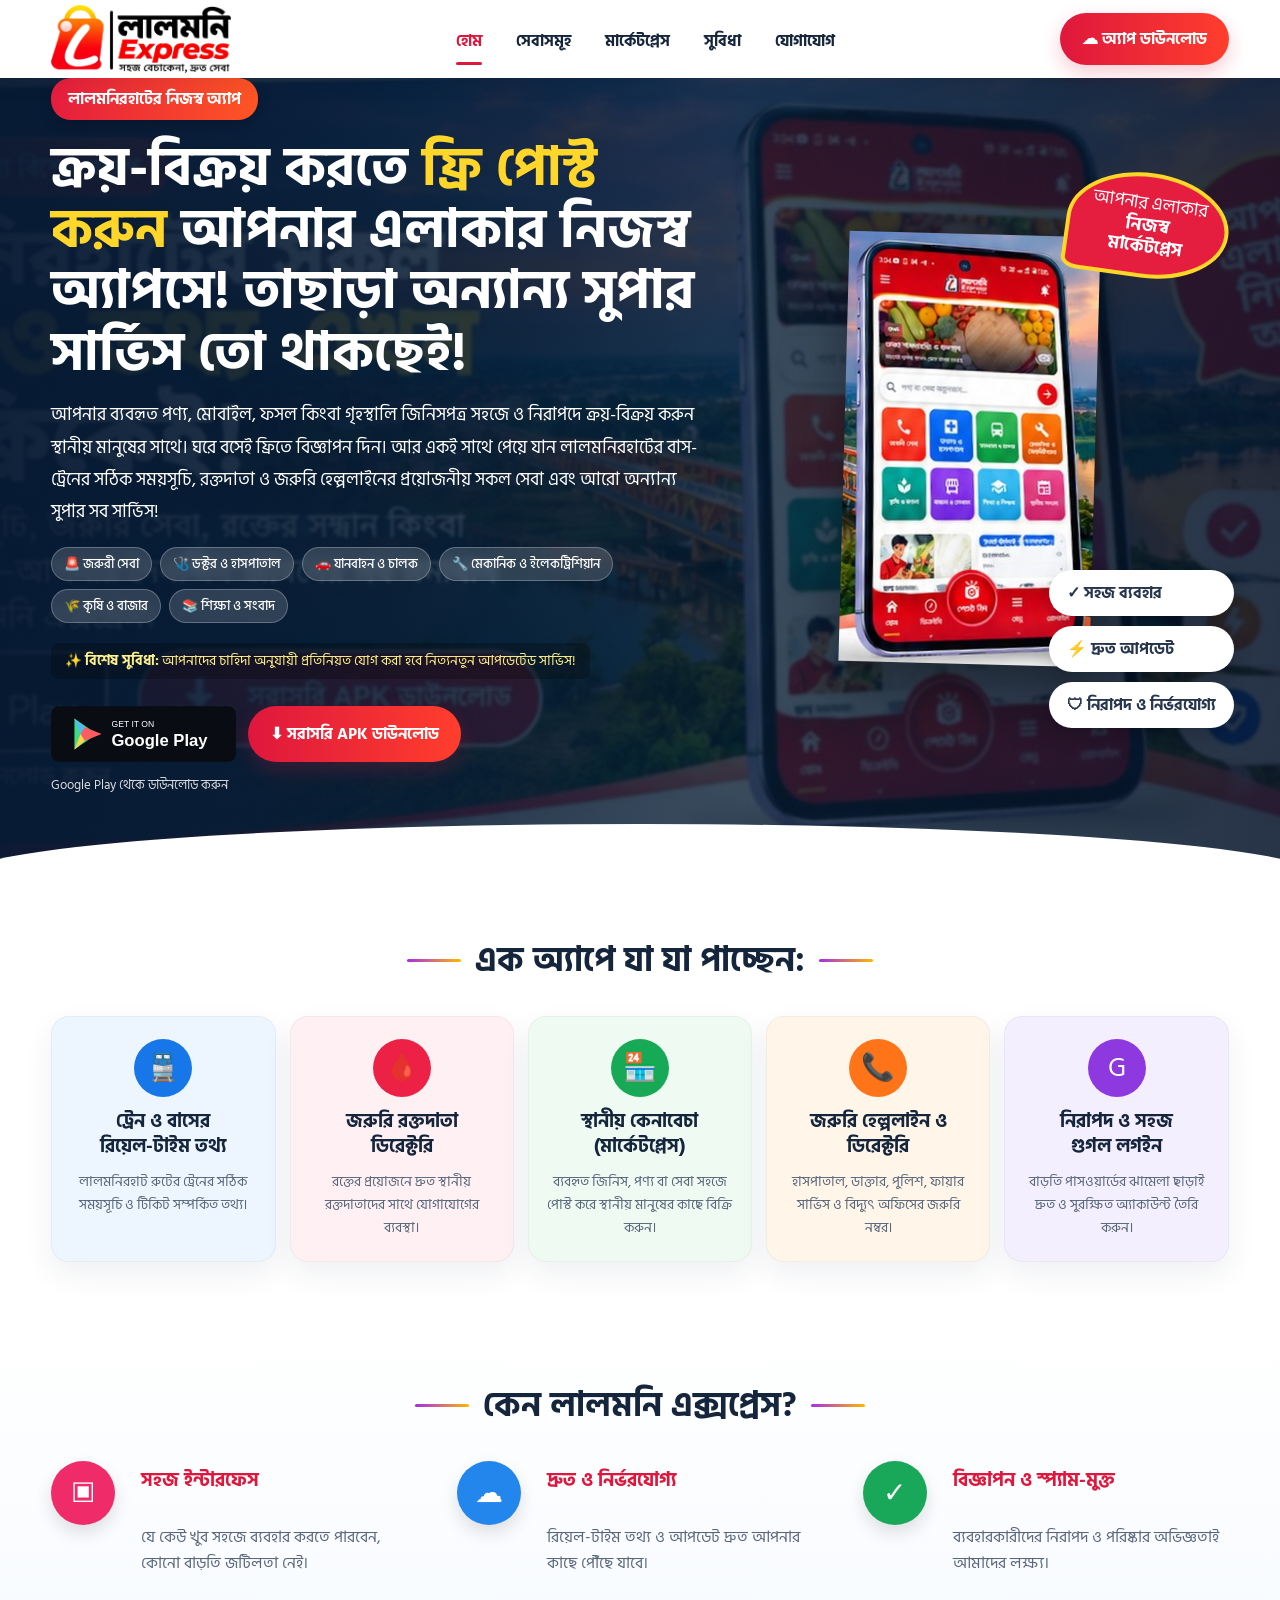
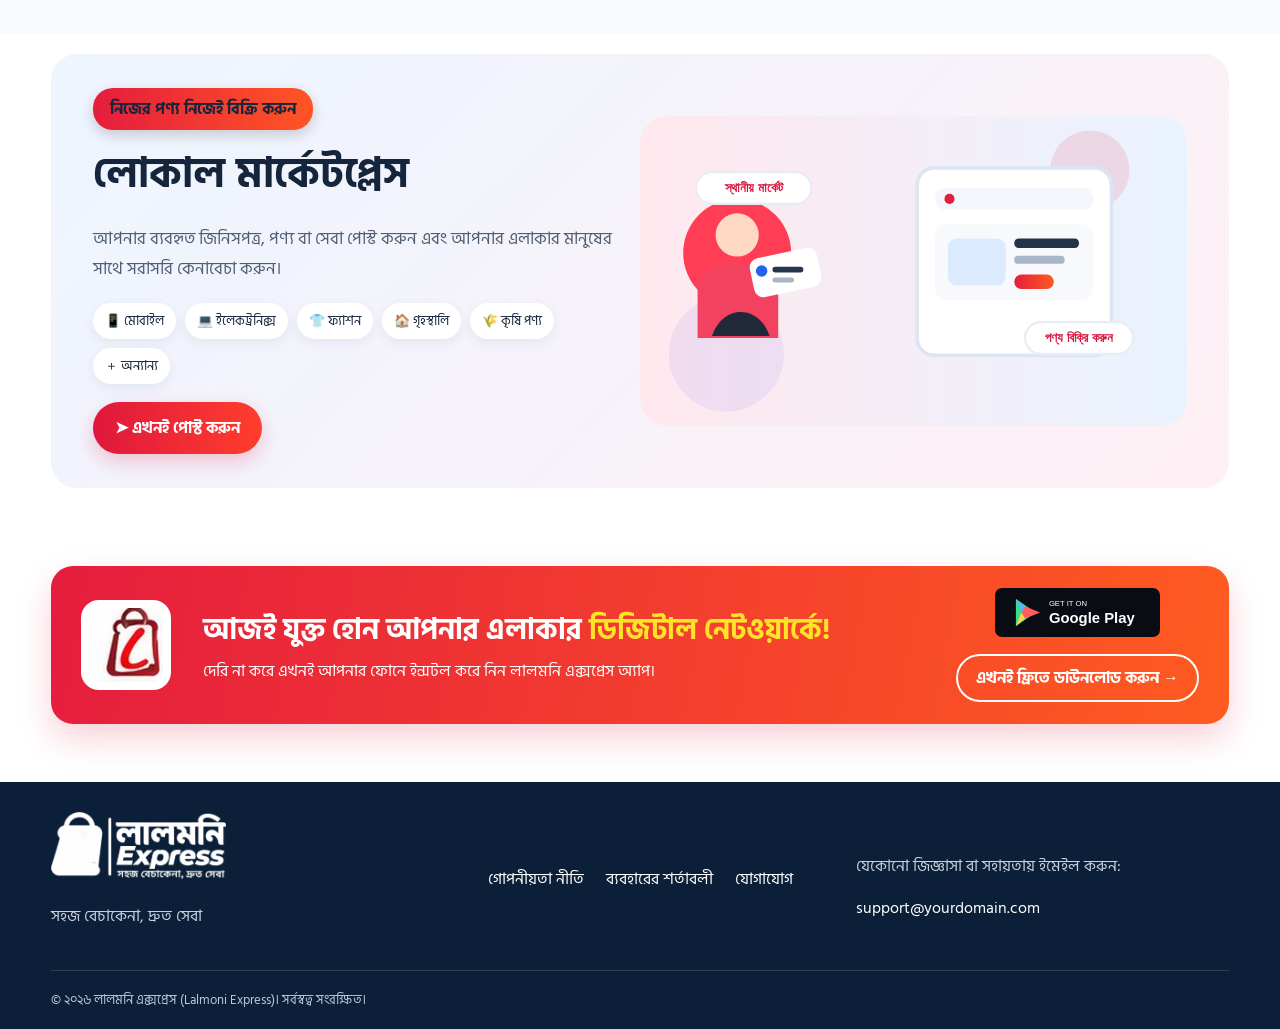
==== index.html @ 1151080d "Update index.html" ====
<!doctype html>
<html lang="bn">
<head>
  <meta charset="utf-8">
  <meta name="viewport" content="width=device-width, initial-scale=1">
  <meta name="description" content="লালমনি এক্সপ্রেস — ক্রয়-বিক্রয় করতে ফ্রি পোস্ট করুন আপনার এলাকার নিজস্ব অ্যাপসে!">
  <meta name="theme-color" content="#d7193f">
  <title>লালমনি এক্সপ্রেস | আপনার এলাকার নিজস্ব অ্যাপ</title>
  <link rel="icon" href="assets/images/favicon.png">
  
  <!-- Google Fonts: Hind Siliguri -->
  <link rel="preconnect" href="https://fonts.googleapis.com">
  <link rel="preconnect" href="https://fonts.gstatic.com" crossorigin>
  <link href="https://fonts.googleapis.com/css2?family=Hind+Siliguri:wght@400;500;600;700&display=swap" rel="stylesheet">
  
  <link rel="stylesheet" href="assets/css/style.css">

  <style>
    /* মোবাইলে মার্জিন, প্যাডিং ও ব্যাজ ডিজাইন ফিক্স */
    body {
      font-family: 'Hind Siliguri', sans-serif;
    }
    .hero {
      padding-bottom: 55px !important;
    }
    .download-row {
      margin-top: 15px !important;
      margin-bottom: 10px !important;
      display: flex;
      flex-wrap: wrap;
      gap: 12px;
    }
    .hero-copy small {
      display: block !important;
      margin-top: 14px !important;
      margin-bottom: 24px !important;
      color: rgba(255, 255, 255, 0.85) !important;
      font-size: 13px !important;
      line-height: 1.5 !important;
      clear: both !important;
    }
    .service-tags {
      display: flex;
      flex-wrap: wrap;
      gap: 8px;
      margin: 16px 0 12px 0;
    }
    .service-tag {
      background: rgba(255, 255, 255, 0.16);
      backdrop-filter: blur(4px);
      border: 1px solid rgba(255, 255, 255, 0.25);
      color: #ffffff;
      padding: 5px 12px;
      border-radius: 20px;
      font-size: 13px;
      font-weight: 500;
      display: inline-flex;
      align-items: center;
      gap: 5px;
    }
    .special-note {
      font-size: 13.5px;
      color: #fef08a;
      background: rgba(0, 0, 0, 0.25);
      padding: 8px 14px;
      border-radius: 8px;
      margin-top: 8px;
      margin-bottom: 12px;
      display: inline-block;
      line-height: 1.5;
    }
    @media (max-width: 768px) {
      .hero {
        padding-bottom: 65px !important;
      }
      .hero-copy small {
        margin-top: 16px !important;
        margin-bottom: 28px !important;
      }
      .service-tag {
        font-size: 12px;
        padding: 4px 10px;
      }
    }
  </style>
</head>
<body>
<header class="site-header">
  <div class="container nav">
    <a class="brand" href="#home" aria-label="লালমনি এক্সপ্রেস হোম">
      <img src="assets/images/logo.png" alt="লালমনি এক্সপ্রেস">
    </a>
    <button class="menu-toggle" aria-label="মেনু খুলুন" aria-expanded="false">☰</button>
    <nav class="nav-links">
      <a class="active" href="#home">হোম</a>
      <a href="#features">সেবাসমূহ</a>
      <a href="#marketplace">মার্কেটপ্লেস</a>
      <a href="#benefits">সুবিধা</a>
      <a href="#contact">যোগাযোগ</a>
    </nav>
    <a class="nav-cta" href="#download">☁ অ্যাপ ডাউনলোড</a>
  </div>
</header>

<main>
<section id="home" class="hero">
  <div class="hero-overlay"></div>
  <div class="container hero-grid">
    <div class="hero-copy">
      <span class="eyebrow">লালমনিরহাটের নিজস্ব অ্যাপ</span>
      
      <!-- আপনার দেওয়া মূল হেডলাইন -->
      <h1>ক্রয়-বিক্রয় করতে <span>ফ্রি পোস্ট করুন</span> আপনার এলাকার নিজস্ব অ্যাপসে! তাছাড়া অন্যান্য সুপার সার্ভিস তো থাকছেই!</h1>
      
      <!-- আপনার দেওয়া সাব-হেডলাইন -->
      <p>আপনার ব্যবহৃত পণ্য, মোবাইল, ফসল কিংবা গৃহস্থালি জিনিসপত্র সহজে ও নিরাপদে ক্রয়-বিক্রয় করুন স্থানীয় মানুষের সাথে। ঘরে বসেই ফ্রিতে বিজ্ঞাপন দিন। আর একই সাথে পেয়ে যান লালমনিরহাটের বাস-ট্রেনের সঠিক সময়সূচি, রক্তদাতা ও জরুরি হেল্পলাইনের প্রয়োজনীয় সকল সেবা এবং আরো অন্যান্য সুপার সব সার্ভিস!</p>
      
      <!-- সেবা সমূহের ব্যাজ/চিপস -->
      <div class="service-tags">
        <span class="service-tag">🚨 জরুরী সেবা</span>
        <span class="service-tag">🩺 ডক্টর ও হাসপাতাল</span>
        <span class="service-tag">🚗 যানবাহন ও চালক</span>
        <span class="service-tag">🔧 মেকানিক ও ইলেকট্রিশিয়ান</span>
        <span class="service-tag">🌾 কৃষি ও বাজার</span>
        <span class="service-tag">📚 শিক্ষা ও সংবাদ</span>
      </div>

      <!-- আপডেটেড সার্ভিসের বিশেষ সুবিধা -->
      <div class="special-note">
        ✨ <b>বিশেষ সুবিধা:</b> আপনাদের চাহিদা অনুযায়ী প্রতিনিয়ত যোগ করা হবে নিত্যনতুন আপডেটেড সার্ভিস!
      </div>
      
      <!-- ডাউনলোড বাটন সমূহ -->
      <div class="download-row">
        <a class="play-btn" href="#download"><img src="assets/images/google-play.svg" alt="Google Play থেকে ডাউনলোড"></a>
        <a class="apk-btn" href="#download">⬇ সরাসরি APK ডাউনলোড</a>
      </div>
      
      <!-- প্লে স্টোর নির্দেশিকা লেখা -->
      <small>Google Play থেকে ডাউনলোড করুন</small>
    </div>

    <div class="hero-product">
      <div class="speech">আপনার এলাকার<br><b>নিজস্ব<br>মার্কেটপ্লেস</b></div>
      <img class="phone" src="assets/images/app-screen.png" alt="লালমনি এক্সপ্রেস অ্যাপের স্ক্রিন">
      <div class="trust-pills">
        <span>✓ সহজ ব্যবহার</span>
        <span>⚡ দ্রুত আপডেট</span>
        <span>🛡 নিরাপদ ও নির্ভরযোগ্য</span>
      </div>
    </div>
  </div>
</section>

<section id="features" class="section">
  <div class="container">
    <div class="section-title"><span></span><h2>এক অ্যাপে যা যা পাচ্ছেন:</h2><span></span></div>
    <div class="feature-grid">
      <article class="feature-card blue"><div class="icon">🚆</div><h3>ট্রেন ও বাসের<br>রিয়েল-টাইম তথ্য</h3><p>লালমনিরহাট রুটের ট্রেনের সঠিক সময়সূচি ও টিকিট সম্পর্কিত তথ্য।</p></article>
      <article class="feature-card pink"><div class="icon">🩸</div><h3>জরুরি রক্তদাতা<br>ডিরেক্টরি</h3><p>রক্তের প্রয়োজনে দ্রুত স্থানীয় রক্তদাতাদের সাথে যোগাযোগের ব্যবস্থা।</p></article>
      <article class="feature-card green"><div class="icon">🏪</div><h3>স্থানীয় কেনাবেচা<br>(মার্কেটপ্লেস)</h3><p>ব্যবহৃত জিনিস, পণ্য বা সেবা সহজে পোস্ট করে স্থানীয় মানুষের কাছে বিক্রি করুন।</p></article>
      <article class="feature-card orange"><div class="icon">📞</div><h3>জরুরি হেল্পলাইন ও<br>ডিরেক্টরি</h3><p>হাসপাতাল, ডাক্তার, পুলিশ, ফায়ার সার্ভিস ও বিদ্যুৎ অফিসের জরুরি নম্বর।</p></article>
      <article class="feature-card purple"><div class="icon">G</div><h3>নিরাপদ ও সহজ<br>গুগল লগইন</h3><p>বাড়তি পাসওয়ার্ডের ঝামেলা ছাড়াই দ্রুত ও সুরক্ষিত অ্যাকাউন্ট তৈরি করুন।</p></article>
    </div>
  </div>
</section>

<section id="benefits" class="benefits section">
  <div class="container">
    <div class="section-title"><span></span><h2>কেন লালমনি এক্সপ্রেস?</h2><span></span></div>
    <div class="benefit-grid">
      <div><div class="round pink">▣</div><h3>সহজ ইন্টারফেস</h3><p>যে কেউ খুব সহজে ব্যবহার করতে পারবেন, কোনো বাড়তি জটিলতা নেই।</p></div>
      <div><div class="round blue">☁</div><h3>দ্রুত ও নির্ভরযোগ্য</h3><p>রিয়েল-টাইম তথ্য ও আপডেট দ্রুত আপনার কাছে পৌঁছে যাবে।</p></div>
      <div><div class="round green">✓</div><h3>বিজ্ঞাপন ও স্প্যাম-মুক্ত</h3><p>ব্যবহারকারীদের নিরাপদ ও পরিষ্কার অভিজ্ঞতাই আমাদের লক্ষ্য।</p></div>
    </div>
  </div>
</section>

<section id="marketplace" class="market section">
  <div class="container market-box">
    <div class="market-copy">
      <span class="tag">নিজের পণ্য নিজেই বিক্রি করুন</span>
      <h2>লোকাল মার্কেটপ্লেস</h2>
      <p>আপনার ব্যবহৃত জিনিসপত্র, পণ্য বা সেবা পোস্ট করুন এবং আপনার এলাকার মানুষের সাথে সরাসরি কেনাবেচা করুন।</p>
      <div class="chips"><span>📱 মোবাইল</span><span>💻 ইলেকট্রনিক্স</span><span>👕 ফ্যাশন</span><span>🏠 গৃহস্থালি</span><span>🌾 কৃষি পণ্য</span><span>＋ অন্যান্য</span></div>
      <a class="market-btn" href="#download">➤ এখনই পোস্ট করুন</a>
    </div>
    <img src="assets/images/marketplace.svg" alt="স্থানীয় মার্কেটপ্লেসে পণ্য কেনাবেচা">
  </div>
</section>

<section id="download" class="download section">
  <div class="container download-box">
    <img src="assets/images/favicon.png" alt="Lalmoni Express">
    <div><h2>আজই যুক্ত হোন আপনার এলাকার <span>ডিজিটাল নেটওয়ার্কে!</span></h2><p>দেরি না করে এখনই আপনার ফোনে ইন্সটল করে নিন লালমনি এক্সপ্রেস অ্যাপ।</p></div>
    <div class="download-actions"><a href="#"><img src="assets/images/google-play.svg" alt="Google Play"></a><a class="download-link" href="#">এখনই ফ্রিতে ডাউনলোড করুন →</a></div>
  </div>
</section>
</main>

<footer id="contact" class="footer">
  <div class="container footer-grid">
    <div><img src="assets/images/logo.png" class="footer-logo" alt="লালমনি এক্সপ্রেস"><p>সহজ বেচাকেনা, দ্রুত সেবা</p></div>
    <div class="footer-links"><a href="privacy-policy.html">গোপনীয়তা নীতি</a><a href="#">ব্যবহারের শর্তাবলী</a><a href="#contact">যোগাযোগ</a></div>
    <div><p>যেকোনো জিজ্ঞাসা বা সহায়তায় ইমেইল করুন:</p><a href="mailto:support@yourdomain.com">support@yourdomain.com</a></div>
  </div>
  <div class="container copyright">© ২০২৬ লালমনি এক্সপ্রেস (Lalmoni Express)। সর্বস্বত্ব সংরক্ষিত।</div>
</footer>
<script src="assets/js/script.js"></script>
</body>
</html>
---- assets/css/style.css ----
@import url('https://fonts.googleapis.com/css2?family=Noto+Sans+Bengali:wght@400;500;600;700;800;900&display=swap');
:root{--red:#df173d;--orange:#ff6a21;--navy:#10243e;--text:#15253c;--muted:#667085;--bg:#fff;--soft:#f5f8fc}
*{box-sizing:border-box}html{scroll-behavior:smooth}body{margin:0;font-family:"Noto Sans Bengali",system-ui,sans-serif;color:var(--text);background:#fff}a{text-decoration:none;color:inherit}.container{width:min(1180px,92%);margin:auto}
.site-header{position:sticky;top:0;z-index:50;background:rgba(255,255,255,.96);backdrop-filter:blur(12px);box-shadow:0 4px 22px rgba(15,23,42,.08)}.nav{height:78px;display:flex;align-items:center;gap:28px}.brand img{width:180px;height:auto;display:block}.nav-links{display:flex;gap:34px;margin:auto;font-weight:700}.nav-links a{padding:28px 0;position:relative}.nav-links a.active,.nav-links a:hover{color:var(--red)}.nav-links a.active:after{content:"";position:absolute;left:0;right:0;bottom:17px;height:3px;border-radius:3px;background:var(--red)}.nav-cta,.apk-btn,.market-btn{background:linear-gradient(90deg,var(--red),#ff3e2d);color:#fff;font-weight:800;border-radius:30px;padding:13px 22px;box-shadow:0 8px 20px rgba(223,23,61,.22)}.menu-toggle{display:none;background:none;border:0;font-size:28px}
.hero{position:relative;min-height:510px;color:#fff;overflow:hidden;background:#10243e url("../images/hero-bg.jpg") center/cover}.hero-overlay{position:absolute;inset:0;background:linear-gradient(90deg,rgba(7,27,53,.92),rgba(8,40,72,.56) 58%,rgba(8,25,52,.72))}.hero:after{content:"";position:absolute;bottom:-1px;left:-3%;width:106%;height:52px;background:#fff;border-radius:50% 50% 0 0/100% 100% 0 0}.hero-grid{position:relative;z-index:2;min-height:510px;display:grid;grid-template-columns:1.12fr .88fr;align-items:center}.eyebrow,.tag{display:inline-block;background:linear-gradient(90deg,#e51d3e,#ff5524);padding:8px 17px;border-radius:20px;font-weight:800;box-shadow:0 5px 14px rgba(0,0,0,.18)}h1{font-size:54px;line-height:1.14;margin:18px 0 15px;max-width:700px;font-weight:900}h1 span{color:#ffd629}.hero-copy p{font-size:18px;line-height:1.8;max-width:690px;margin:0 0 18px}.download-row{display:flex;gap:14px;align-items:center;flex-wrap:wrap}.play-btn img{width:185px;height:56px;display:block}.apk-btn{display:inline-flex;align-items:center;min-height:56px}.hero-copy small{display:block;margin-top:6px;color:#e6edf5}.hero-product{height:100%;position:relative;display:flex;justify-content:center;align-items:center}.phone{height:430px;max-width:255px;object-fit:contain;filter:drop-shadow(0 25px 25px rgba(0,0,0,.35));transform:rotate(1.5deg)}.speech{position:absolute;top:95px;right:0;background:#e51d3e;border:4px solid #ffd629;color:#fff;border-radius:50% 50% 50% 10%;padding:16px 20px;text-align:center;font-size:18px;line-height:1.2;transform:rotate(8deg);z-index:3}.trust-pills{position:absolute;right:-5px;bottom:92px;display:grid;gap:10px}.trust-pills span{background:#fff;color:#27364d;border-radius:25px;padding:10px 18px;box-shadow:0 8px 20px rgba(0,0,0,.18);font-weight:700}
.section{padding:58px 0}.section-title{display:flex;align-items:center;justify-content:center;gap:14px;margin-bottom:28px}.section-title span{width:54px;height:3px;border-radius:4px;background:linear-gradient(90deg,#a82ce8,#ffb800)}h2{font-size:34px;margin:0;font-weight:900}.feature-grid{display:grid;grid-template-columns:repeat(5,1fr);gap:14px}.feature-card{padding:22px 16px;border-radius:18px;text-align:center;border:1px solid rgba(0,0,0,.04);box-shadow:0 12px 30px rgba(25,45,75,.07)}.feature-card.blue{background:#edf6ff}.feature-card.pink{background:#fff0f3}.feature-card.green{background:#effbf2}.feature-card.orange{background:#fff5e9}.feature-card.purple{background:#f4efff}.icon{width:58px;height:58px;margin:0 auto 12px;border-radius:50%;display:grid;place-items:center;color:#fff;font-size:27px;background:#1877e8}.pink .icon{background:#ed2045}.green .icon{background:#17a955}.orange .icon{background:#ff7418}.purple .icon{background:#8d39df}.feature-card h3{font-size:19px;line-height:1.35;margin:0 0 10px}.feature-card p{font-size:14px;line-height:1.65;color:#59677b;margin:0}
.benefits{background:linear-gradient(180deg,#fff,#f8fbff)}.benefit-grid{display:grid;grid-template-columns:repeat(3,1fr);gap:40px}.benefit-grid>div{display:grid;grid-template-columns:75px 1fr;column-gap:15px;align-items:start}.round{width:64px;height:64px;border-radius:50%;display:grid;place-items:center;font-size:28px;color:#fff;box-shadow:0 8px 18px rgba(0,0,0,.12)}.round.pink{background:#ef2c69}.round.blue{background:#2386ed}.round.green{background:#19a859}.benefit-grid h3{margin:4px 0 5px;color:var(--red)}.benefit-grid p{grid-column:2;margin:0;color:#59677b;line-height:1.6}
.market{padding-top:20px}.market-box{display:grid;grid-template-columns:1fr 1fr;align-items:center;background:linear-gradient(135deg,#edf5ff,#fff0f5);border-radius:26px;padding:34px 42px;overflow:hidden}.market-copy h2{font-size:42px;margin:10px 0 8px}.market-copy p{color:#4f5e73;line-height:1.75;font-size:17px}.chips{display:flex;flex-wrap:wrap;gap:9px;margin:18px 0}.chips span{background:#fff;border-radius:20px;padding:7px 12px;font-size:13px;box-shadow:0 4px 12px rgba(30,50,80,.07)}.market-btn{display:inline-block}.market-box img{width:100%;max-height:350px}
.download{padding-top:20px}.download-box{background:linear-gradient(100deg,#e51d3e,#ff5b20);border-radius:22px;color:#fff;display:grid;grid-template-columns:100px 1fr auto;align-items:center;gap:22px;padding:22px 30px;box-shadow:0 15px 35px rgba(223,23,61,.2)}.download-box>img{width:90px;height:90px;border-radius:18px;background:#fff;padding:8px}.download-box h2{font-size:29px}.download-box h2 span{color:#ffe329}.download-box p{margin:4px 0 0}.download-actions{display:flex;flex-direction:column;align-items:center;gap:9px}.download-actions img{width:165px}.download-link{border:2px solid #fff;border-radius:25px;padding:9px 18px;font-weight:800}
.footer{background:#0c1f38;color:#fff;margin-top:0;padding-top:30px}.footer-grid{display:grid;grid-template-columns:1fr 1fr 1fr;gap:30px;align-items:center}.footer-logo{width:175px;filter:brightness(0) invert(1)}.footer p{color:#c7d0dc}.footer-links{display:flex;justify-content:center;gap:22px}.footer-links a:hover{color:#ffd629}.copyright{border-top:1px solid rgba(255,255,255,.14);margin-top:25px;padding:18px 0;color:#bdc8d7;font-size:13px}

@media(max-width:900px){.nav{height:70px}.nav-links{display:none;position:absolute;top:70px;left:0;right:0;background:#fff;flex-direction:column;gap:0;padding:10px 5%;box-shadow:0 10px 25px rgba(0,0,0,.1)}.nav-links.open{display:flex}.nav-links a{padding:13px 0}.nav-links a.active:after{bottom:5px}.menu-toggle{display:block;margin-left:auto}.nav-cta{display:none}.brand img{width:150px}.hero-grid{grid-template-columns:1fr;min-height:auto;padding:48px 0 90px}.hero-copy{text-align:center}.hero-copy p{margin-left:auto;margin-right:auto}.hero-product{min-height:430px}.speech{right:8%;top:35px}.trust-pills{right:2%;bottom:40px}.feature-grid{grid-template-columns:repeat(2,1fr)}.feature-card:last-child{grid-column:1/-1}.benefit-grid{grid-template-columns:1fr}.market-box{grid-template-columns:1fr;padding:28px}.market-box img{margin-top:20px}.download-box{grid-template-columns:75px 1fr}.download-actions{grid-column:1/-1;flex-direction:row;justify-content:center}.footer-grid{grid-template-columns:1fr;text-align:center}.footer-links{flex-wrap:wrap}}
@media(max-width:560px){h1{font-size:35px}.hero-copy p{font-size:15px}.section{padding:42px 0}.section-title h2{font-size:25px}.section-title span{width:25px}.feature-grid{grid-template-columns:1fr}.feature-card:last-child{grid-column:auto}.feature-card{padding:20px}.phone{height:360px}.speech{font-size:14px;padding:12px 15px;top:20px}.trust-pills{bottom:10px;right:0}.trust-pills span{font-size:12px;padding:8px 12px}.market-copy h2{font-size:32px}.download-box{grid-template-columns:1fr;text-align:center}.download-box>img{margin:auto}.download-actions{grid-column:auto;flex-direction:column}.download-box h2{font-size:24px}.brand img{width:135px}}
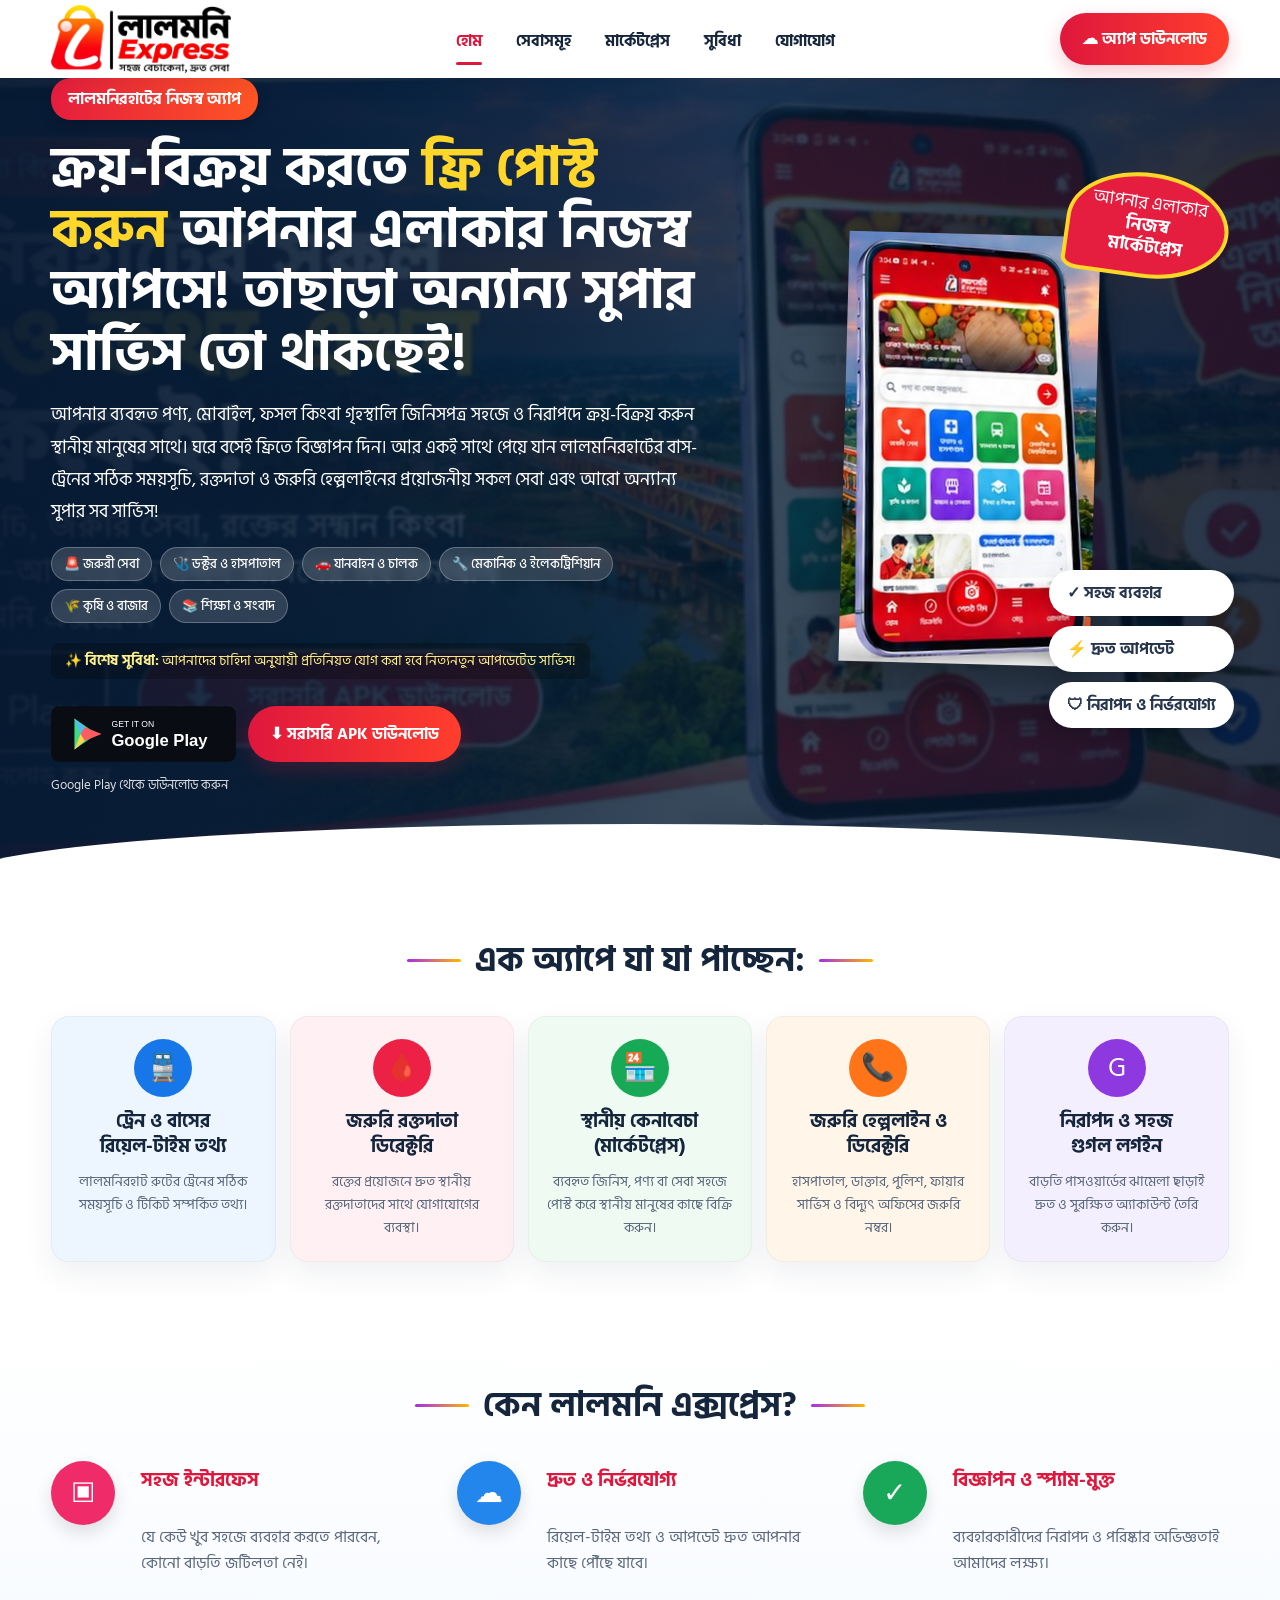
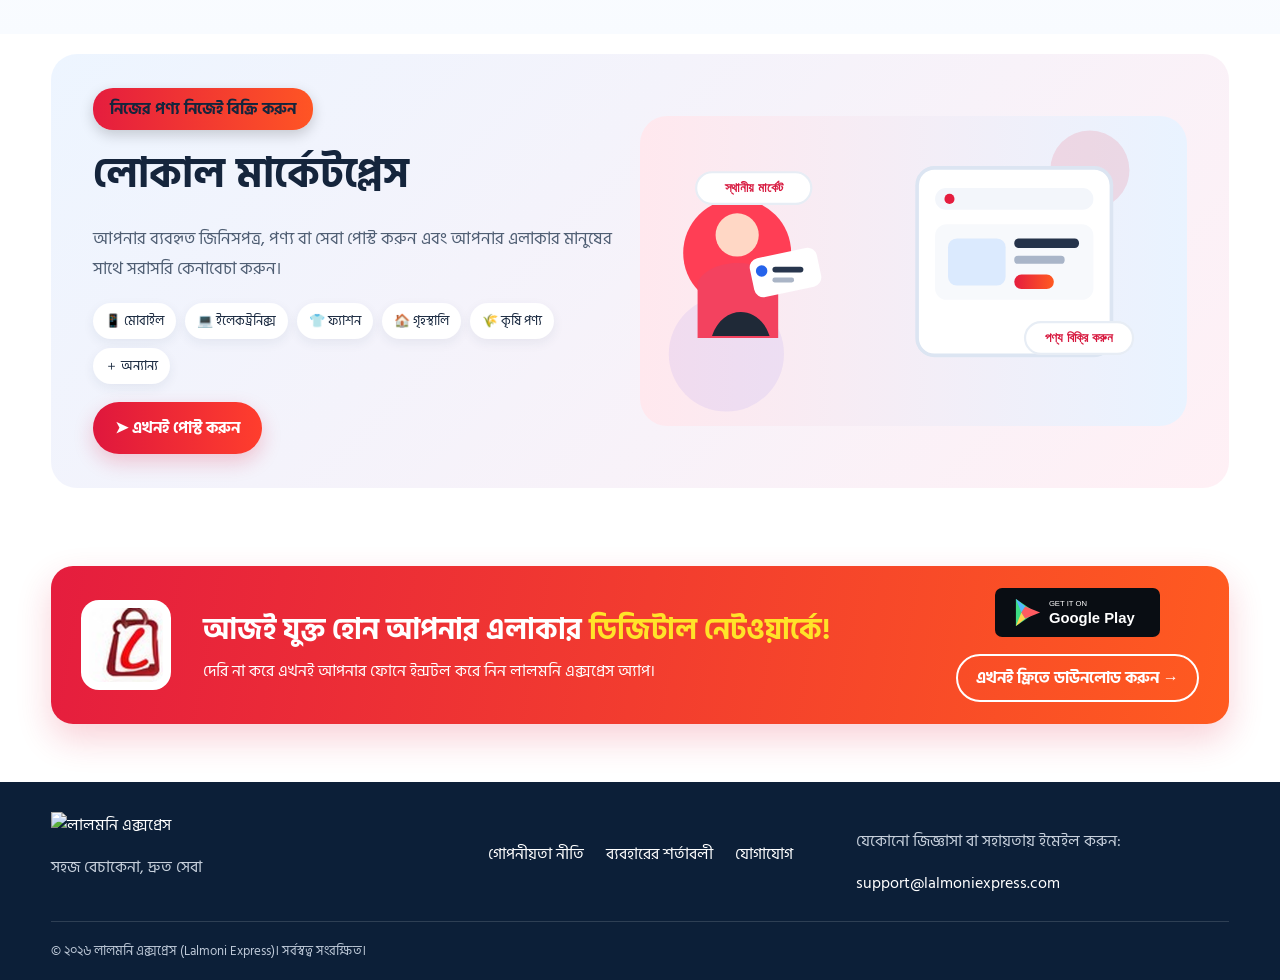
==== commit 96da9df7: "Update index.html" ====
--- a/index.html
+++ b/index.html
@@ -16,7 +16,7 @@
   <link rel="stylesheet" href="assets/css/style.css">
 
   <style>
-    /* মোবাইলে মার্জিন, প্যাডিং ও ব্যাজ ডিজাইন ফিক্স */
+    /* মোবাইলে মার্জিন, প্যাডিং, ব্যাজ ও ফুটার লোগো ফিক্স */
     body {
       font-family: 'Hind Siliguri', sans-serif;
     }
@@ -69,6 +69,17 @@
       display: inline-block;
       line-height: 1.5;
     }
+    
+    /* ফুটারে আলাদা লোগো সঠিকভাবে প্রদর্শনের স্টাইল */
+    .custom-footer-logo {
+      max-height: 52px;
+      width: auto;
+      display: block;
+      margin: 0 auto 12px auto;
+      filter: none !important; /* সিএসএস ফিল্টার থাকলে তা বাতিল করবে */
+      object-fit: contain;
+    }
+
     @media (max-width: 768px) {
       .hero {
         padding-bottom: 65px !important;
@@ -80,6 +91,9 @@
       .service-tag {
         font-size: 12px;
         padding: 4px 10px;
+      }
+      .custom-footer-logo {
+        max-height: 44px;
       }
     }
   </style>
@@ -109,10 +123,10 @@
     <div class="hero-copy">
       <span class="eyebrow">লালমনিরহাটের নিজস্ব অ্যাপ</span>
       
-      <!-- আপনার দেওয়া মূল হেডলাইন -->
+      <!-- মূল হেডলাইন -->
       <h1>ক্রয়-বিক্রয় করতে <span>ফ্রি পোস্ট করুন</span> আপনার এলাকার নিজস্ব অ্যাপসে! তাছাড়া অন্যান্য সুপার সার্ভিস তো থাকছেই!</h1>
       
-      <!-- আপনার দেওয়া সাব-হেডলাইন -->
+      <!-- সাব-হেডলাইন -->
       <p>আপনার ব্যবহৃত পণ্য, মোবাইল, ফসল কিংবা গৃহস্থালি জিনিসপত্র সহজে ও নিরাপদে ক্রয়-বিক্রয় করুন স্থানীয় মানুষের সাথে। ঘরে বসেই ফ্রিতে বিজ্ঞাপন দিন। আর একই সাথে পেয়ে যান লালমনিরহাটের বাস-ট্রেনের সঠিক সময়সূচি, রক্তদাতা ও জরুরি হেল্পলাইনের প্রয়োজনীয় সকল সেবা এবং আরো অন্যান্য সুপার সব সার্ভিস!</p>
       
       <!-- সেবা সমূহের ব্যাজ/চিপস -->
@@ -200,9 +214,20 @@
 
 <footer id="contact" class="footer">
   <div class="container footer-grid">
-    <div><img src="assets/images/logo.png" class="footer-logo" alt="লালমনি এক্সপ্রেস"><p>সহজ বেচাকেনা, দ্রুত সেবা</p></div>
-    <div class="footer-links"><a href="privacy-policy.html">গোপনীয়তা নীতি</a><a href="#">ব্যবহারের শর্তাবলী</a><a href="#contact">যোগাযোগ</a></div>
-    <div><p>যেকোনো জিজ্ঞাসা বা সহায়তায় ইমেইল করুন:</p><a href="mailto:support@yourdomain.com">support@yourdomain.com</a></div>
+    <div>
+      <!-- ফুটারে আলাদা নতুন লোগো -->
+      <img src="assets/images/footer-logo.png" class="custom-footer-logo" alt="লালমনি এক্সপ্রেস">
+      <p>সহজ বেচাকেনা, দ্রুত সেবা</p>
+    </div>
+    <div class="footer-links">
+      <a href="privacy-policy.html">গোপনীয়তা নীতি</a>
+      <a href="#">ব্যবহারের শর্তাবলী</a>
+      <a href="#contact">যোগাযোগ</a>
+    </div>
+    <div>
+      <p>যেকোনো জিজ্ঞাসা বা সহায়তায় ইমেইল করুন:</p>
+      <a href="mailto:support@lalmoniexpress.com">support@lalmoniexpress.com</a>
+    </div>
   </div>
   <div class="container copyright">© ২০২৬ লালমনি এক্সপ্রেস (Lalmoni Express)। সর্বস্বত্ব সংরক্ষিত।</div>
 </footer>
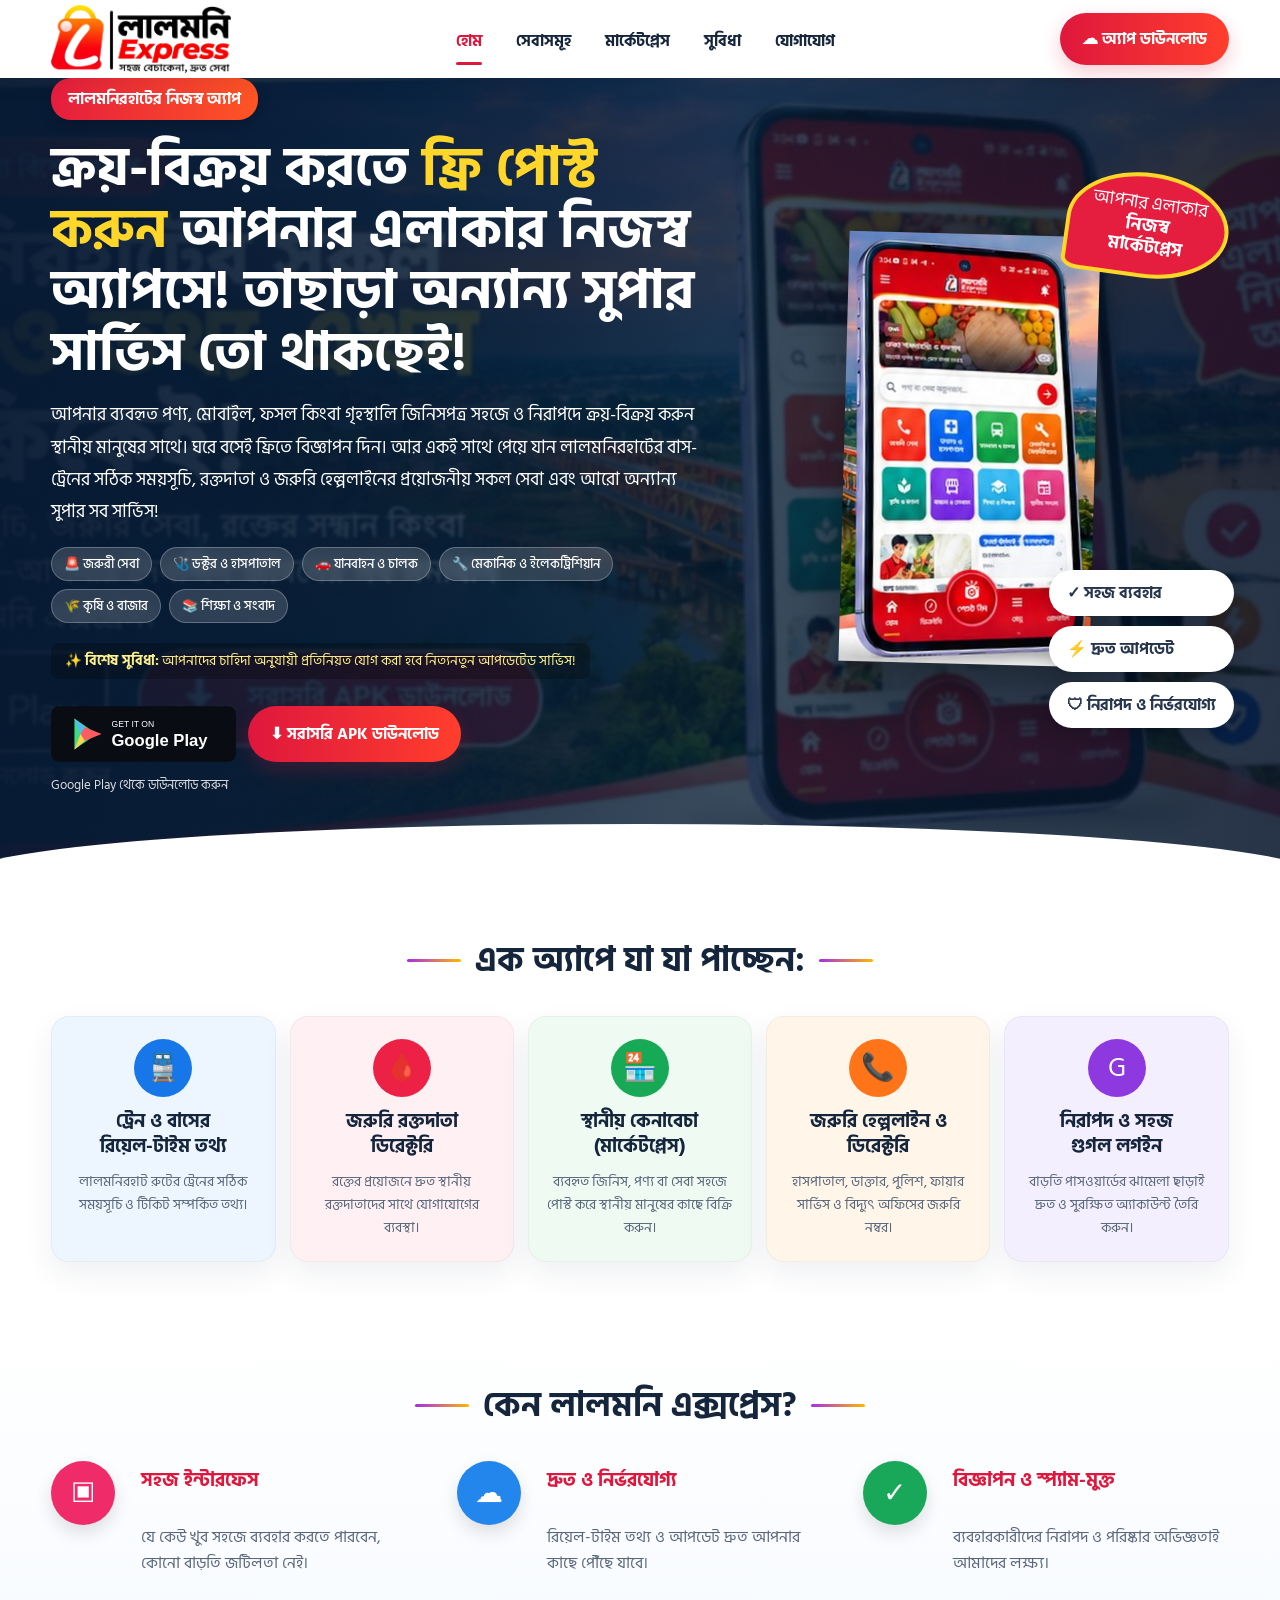
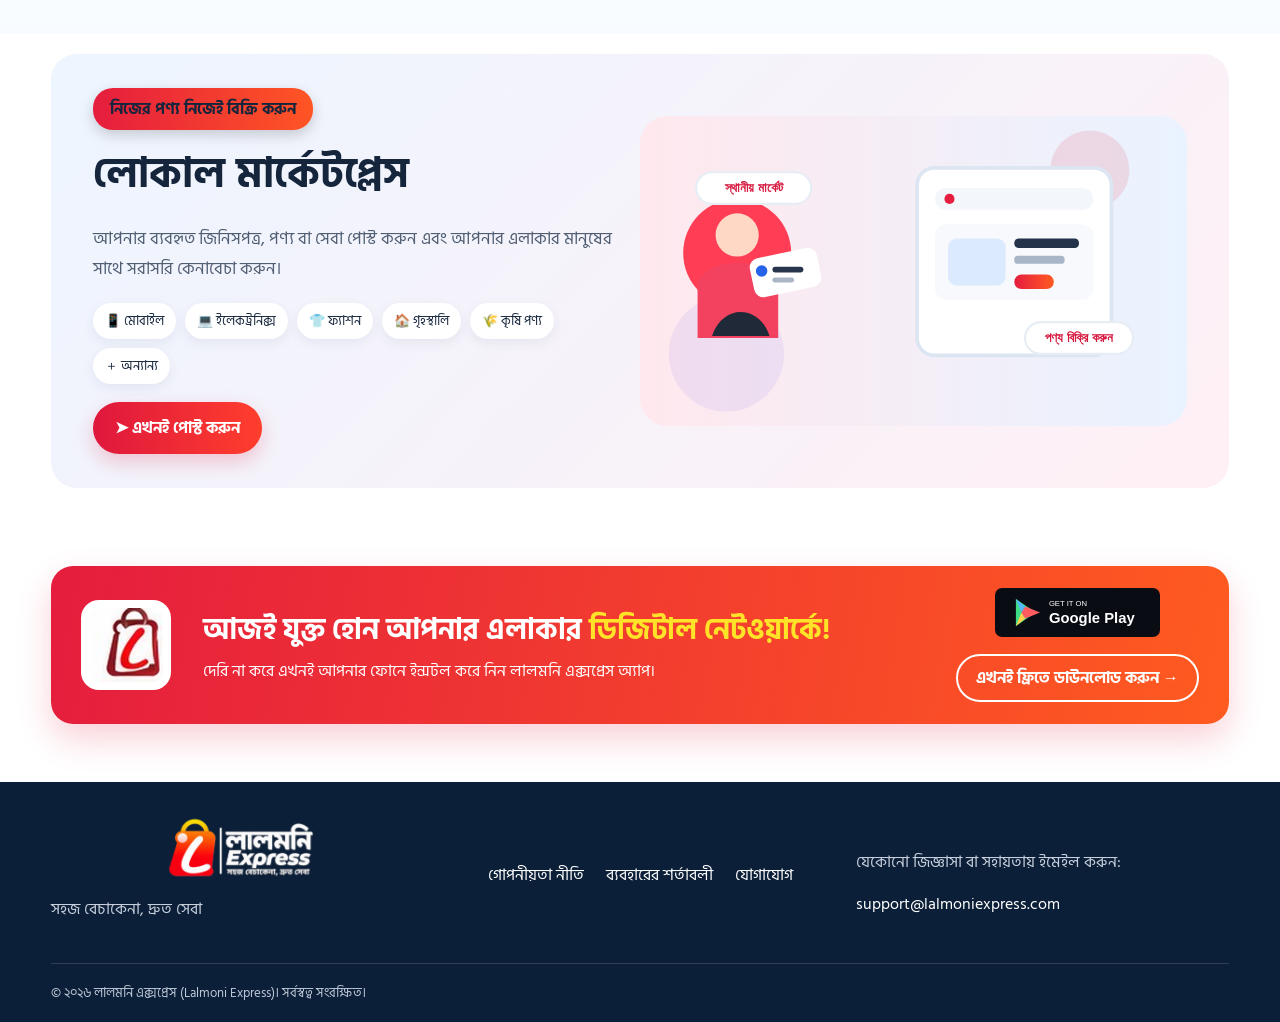
==== commit e13dd573: "Update index.html" ====
--- a/index.html
+++ b/index.html
@@ -70,13 +70,13 @@
       line-height: 1.5;
     }
     
-    /* ফুটারে আলাদা লোগো সঠিকভাবে প্রদর্শনের স্টাইল */
+    /* ফুটার লোগোর বড় ও স্পষ্ট সাইজ */
     .custom-footer-logo {
-      max-height: 52px;
+      max-height: 68px; /* বড় সাইজ */
       width: auto;
       display: block;
-      margin: 0 auto 12px auto;
-      filter: none !important; /* সিএসএস ফিল্টার থাকলে তা বাতিল করবে */
+      margin: 0 auto 14px auto;
+      filter: none !important;
       object-fit: contain;
     }
 
@@ -93,7 +93,7 @@
         padding: 4px 10px;
       }
       .custom-footer-logo {
-        max-height: 44px;
+        max-height: 56px; /* মোবাইলেও তুলনামূলক বড় ও স্পষ্ট */
       }
     }
   </style>
@@ -215,7 +215,7 @@
 <footer id="contact" class="footer">
   <div class="container footer-grid">
     <div>
-      <!-- ফুটারে আলাদা নতুন লোগো -->
+      <!-- ফুটারে বড় সাইজের নতুন লোগো -->
       <img src="assets/images/footer-logo.png" class="custom-footer-logo" alt="লালমনি এক্সপ্রেস">
       <p>সহজ বেচাকেনা, দ্রুত সেবা</p>
     </div>
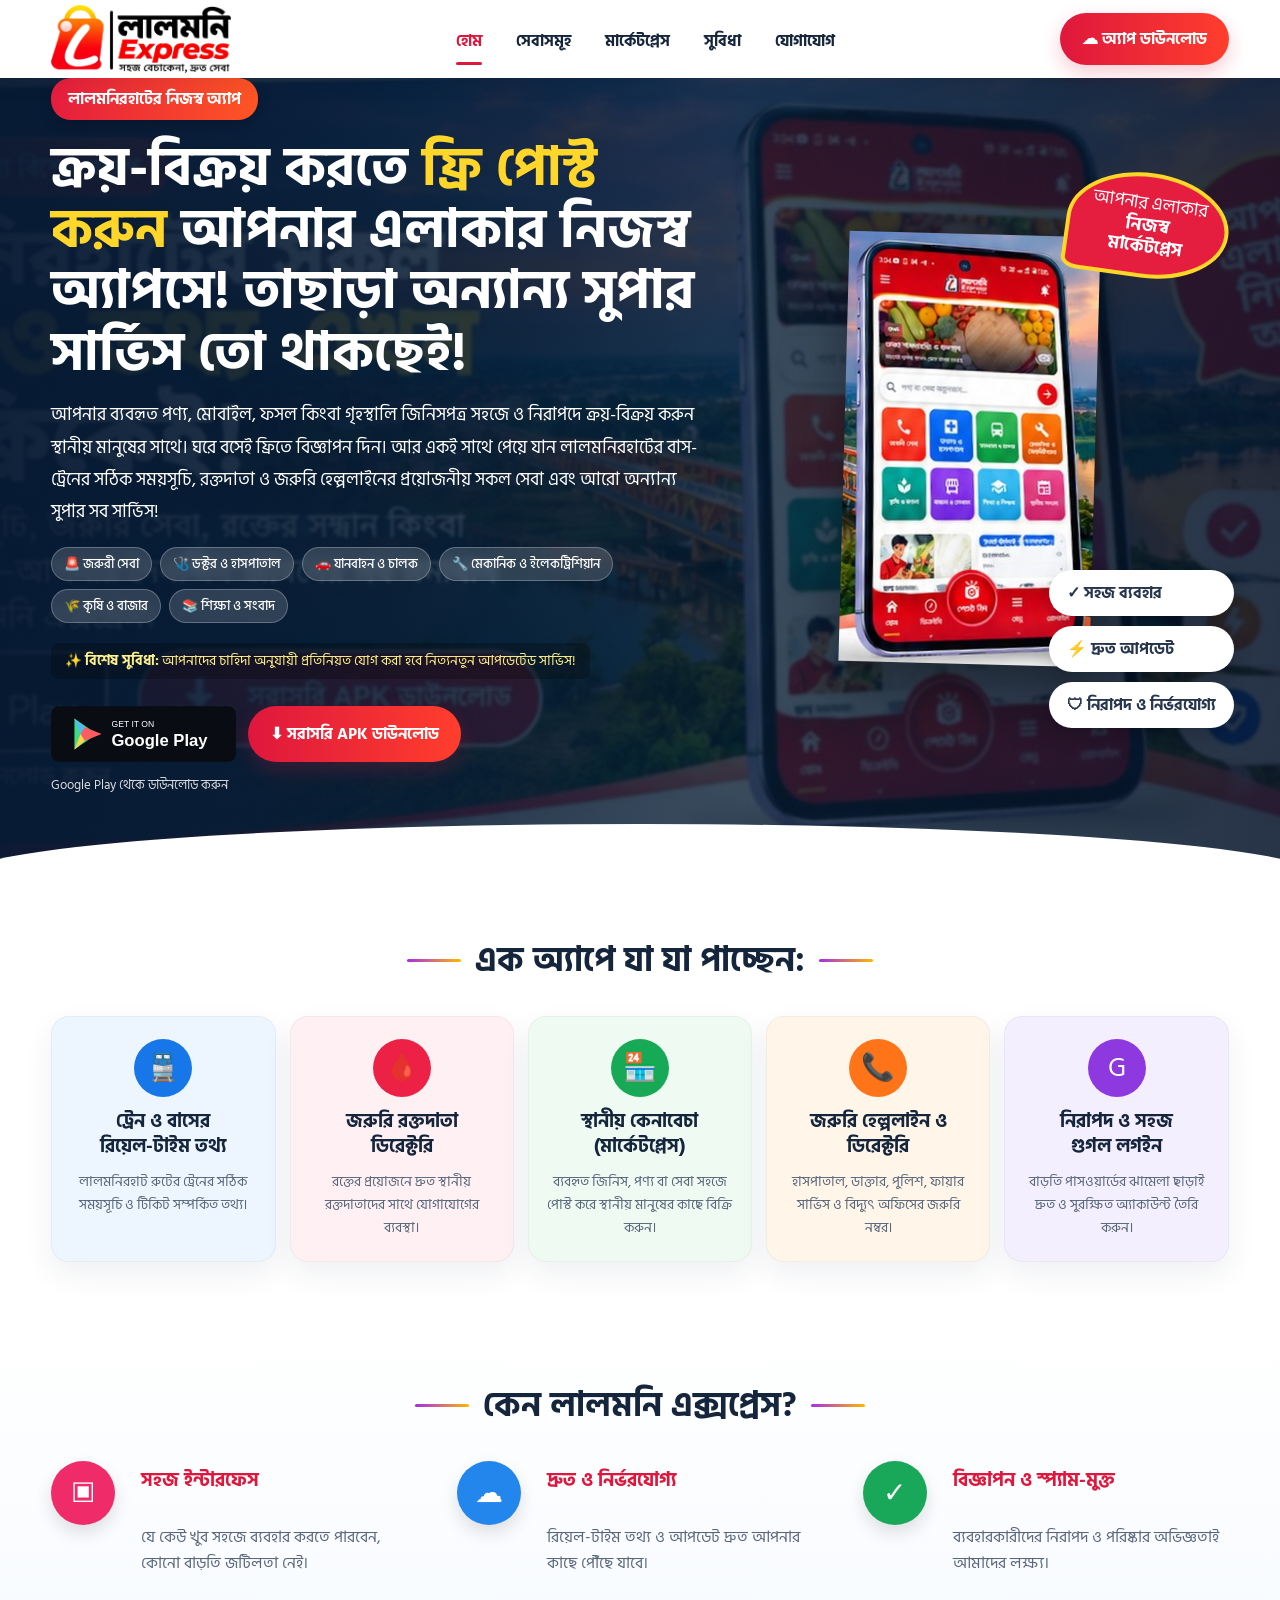
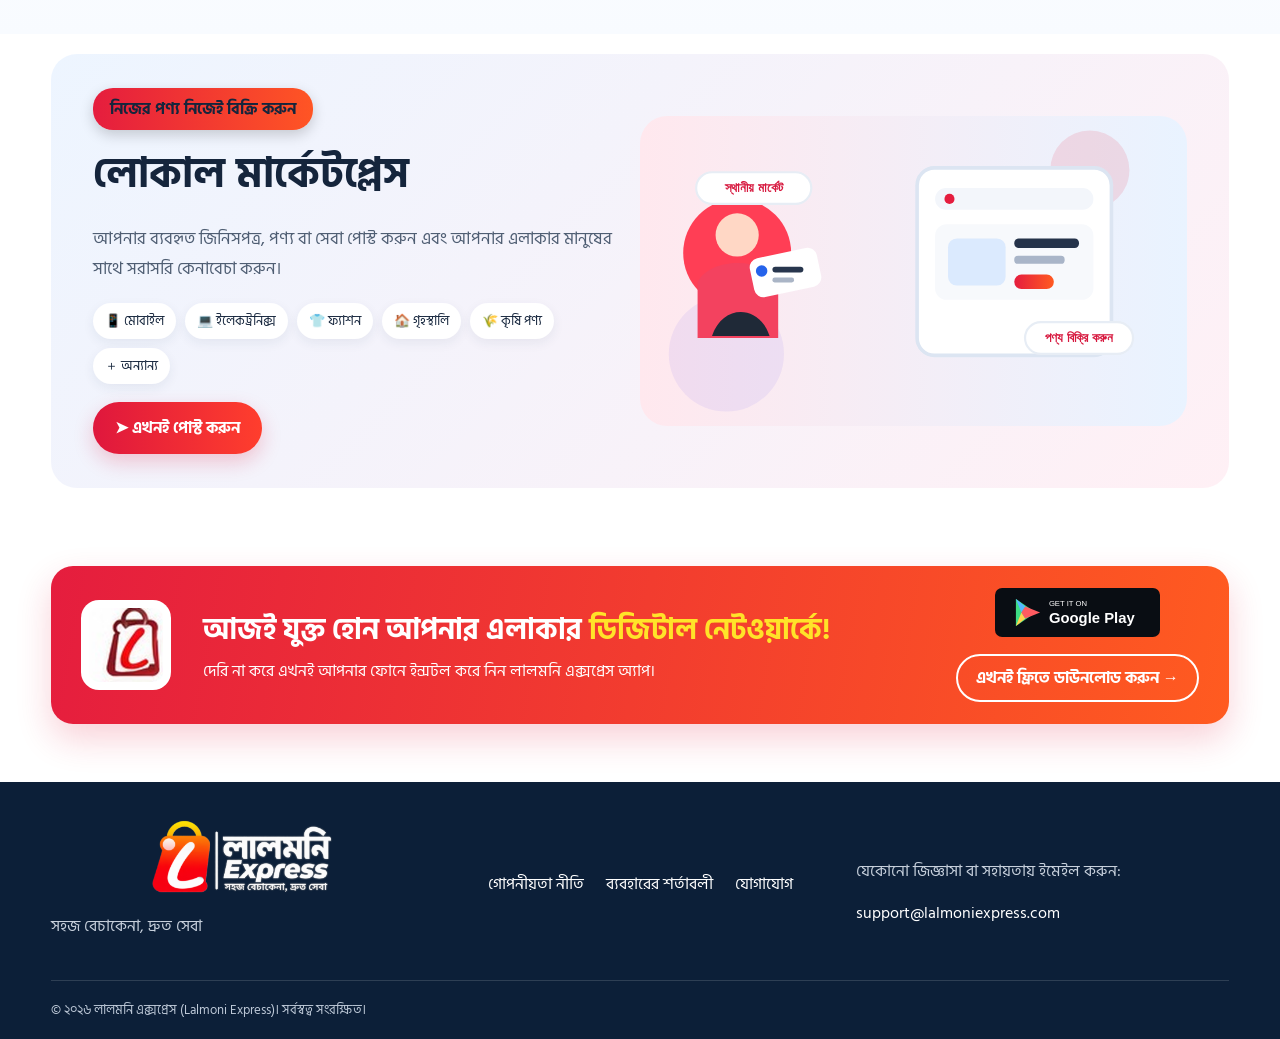
==== commit ddbe0c36: "Update index.html" ====
--- a/index.html
+++ b/index.html
@@ -70,9 +70,9 @@
       line-height: 1.5;
     }
     
-    /* ফুটার লোগোর বড় ও স্পষ্ট সাইজ */
+    /* ফুটার লোগোর পারফেক্ট বড় সাইজ */
     .custom-footer-logo {
-      max-height: 68px; /* বড় সাইজ */
+      max-height: 85px; /* কম্পিউটারের জন্য বড় সাইজ */
       width: auto;
       display: block;
       margin: 0 auto 14px auto;
@@ -93,7 +93,7 @@
         padding: 4px 10px;
       }
       .custom-footer-logo {
-        max-height: 56px; /* মোবাইলেও তুলনামূলক বড় ও স্পষ্ট */
+        max-height: 70px; /* মোবাইলের জন্য বড় সাইজ */
       }
     }
   </style>
@@ -215,7 +215,7 @@
 <footer id="contact" class="footer">
   <div class="container footer-grid">
     <div>
-      <!-- ফুটারে বড় সাইজের নতুন লোগো -->
+      <!-- ফুটারে সুন্দর বড় সাইজের নতুন লোগো -->
       <img src="assets/images/footer-logo.png" class="custom-footer-logo" alt="লালমনি এক্সপ্রেস">
       <p>সহজ বেচাকেনা, দ্রুত সেবা</p>
     </div>
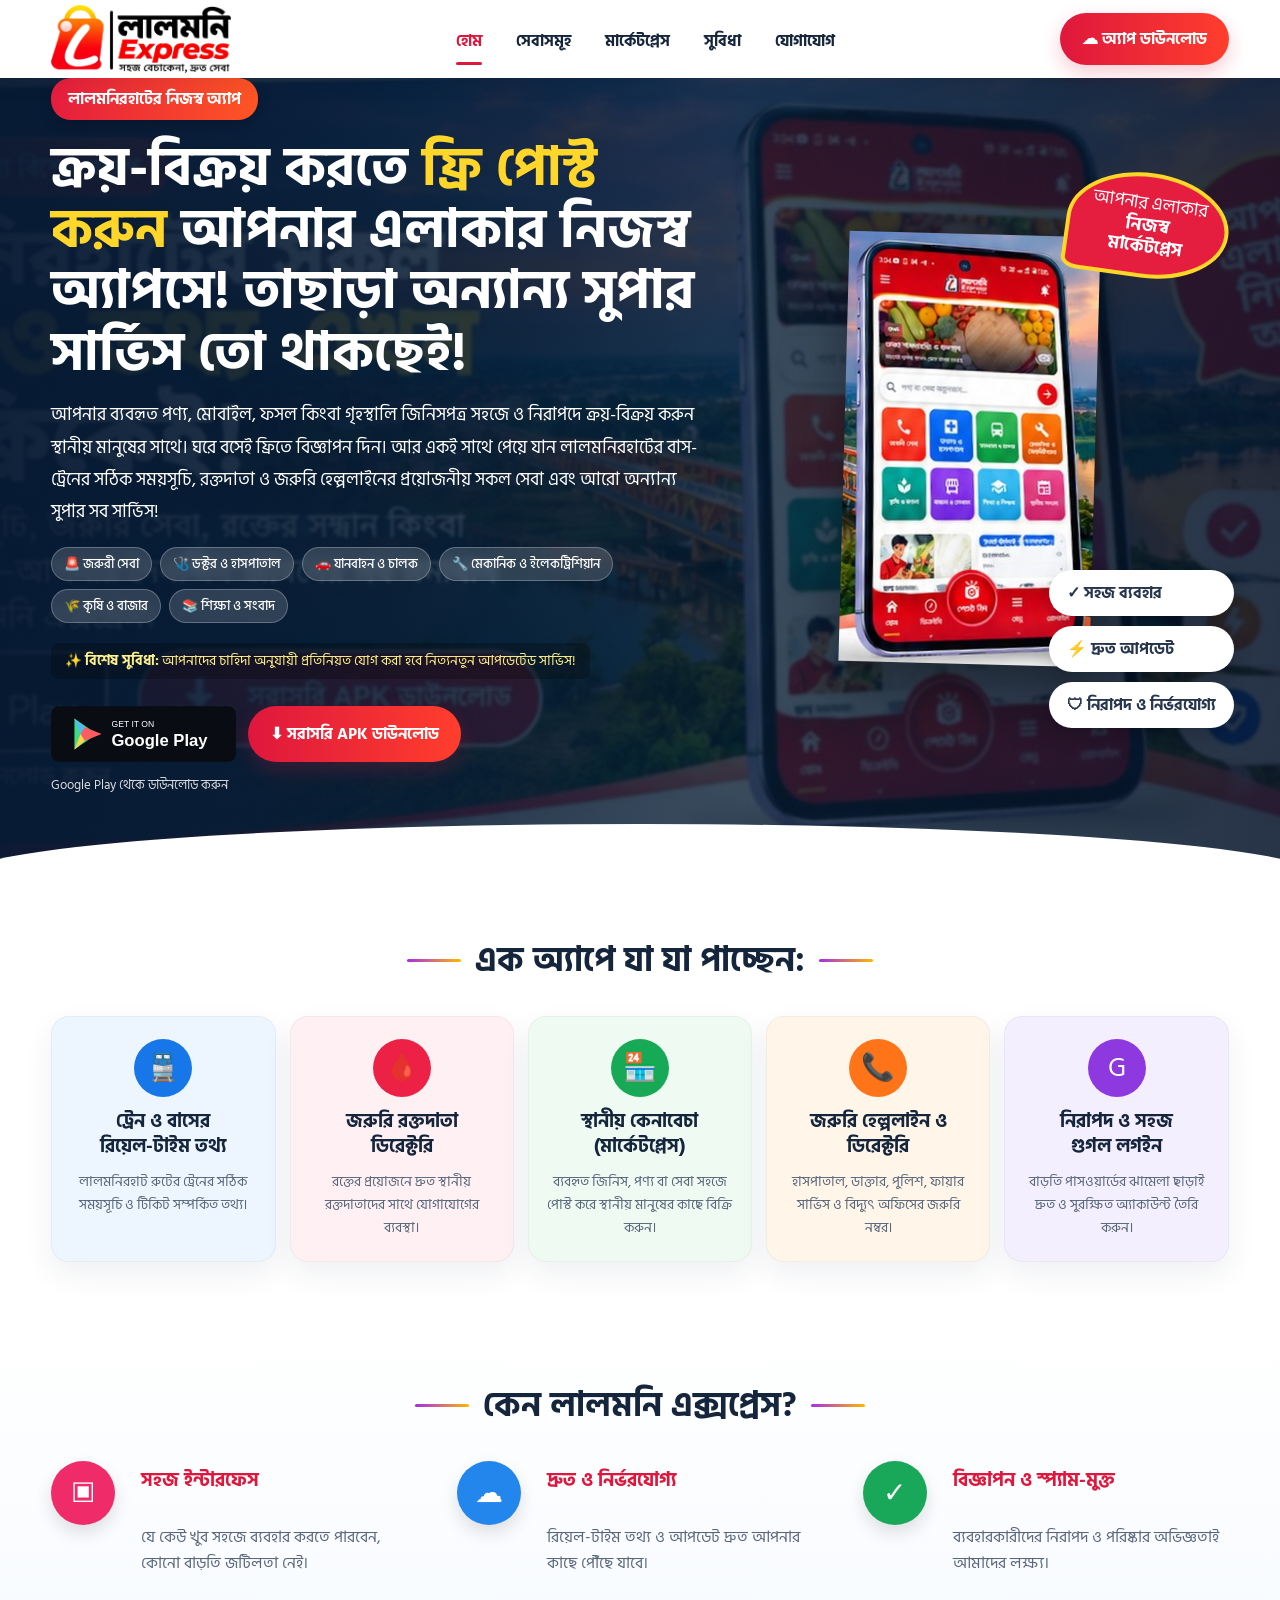
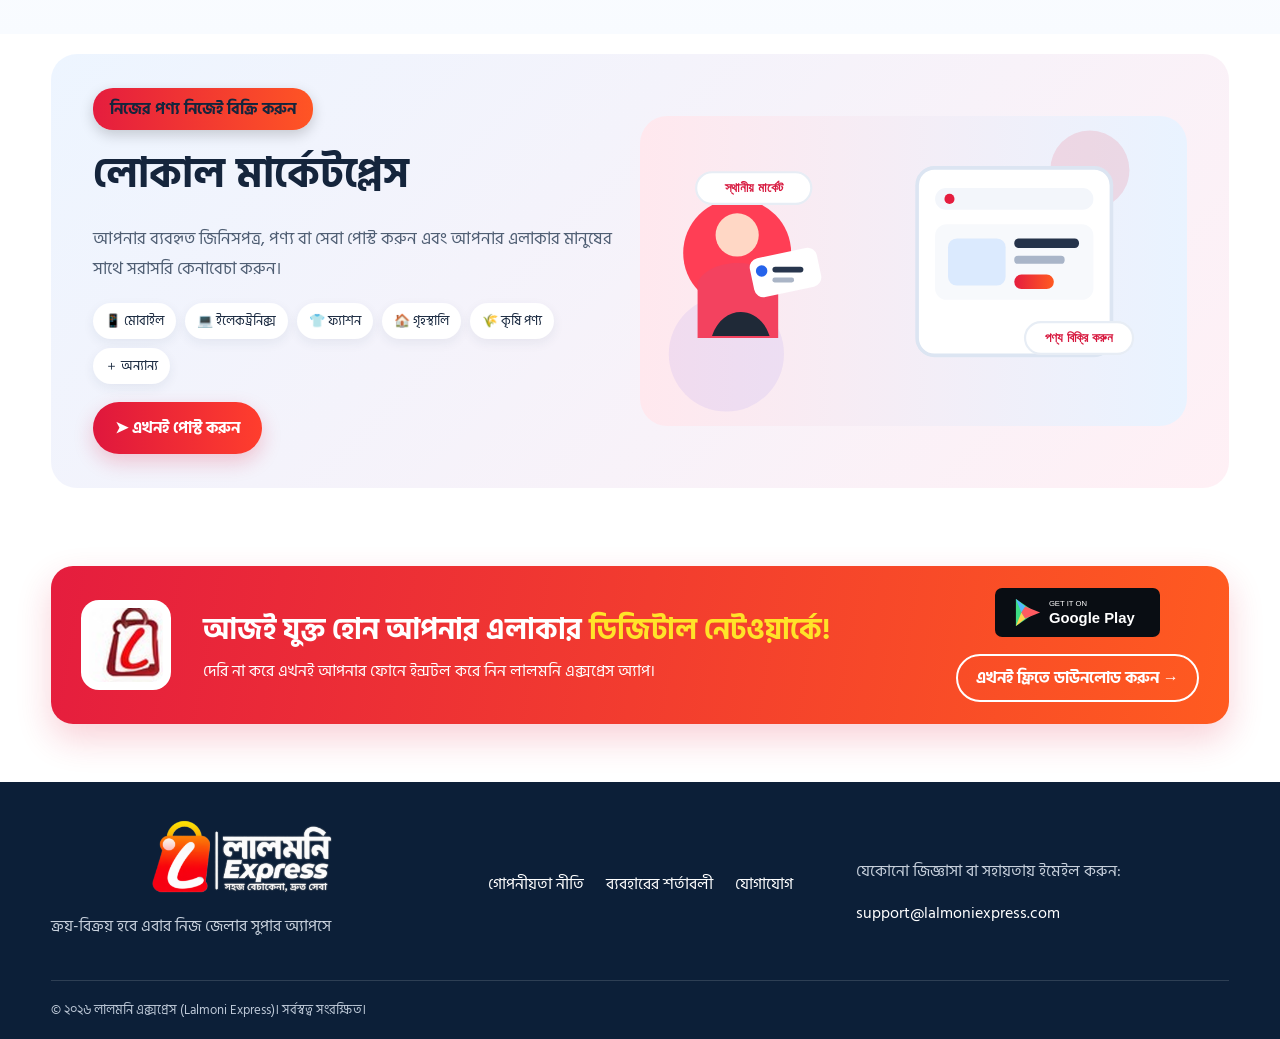
==== commit 6255fa72: "Update index.html" ====
--- a/index.html
+++ b/index.html
@@ -217,7 +217,7 @@
     <div>
       <!-- ফুটারে সুন্দর বড় সাইজের নতুন লোগো -->
       <img src="assets/images/footer-logo.png" class="custom-footer-logo" alt="লালমনি এক্সপ্রেস">
-      <p>সহজ বেচাকেনা, দ্রুত সেবা</p>
+      <p>ক্রয়-বিক্রয় হবে এবার নিজ জেলার সুপার অ্যাপসে</p>
     </div>
     <div class="footer-links">
       <a href="privacy-policy.html">গোপনীয়তা নীতি</a>
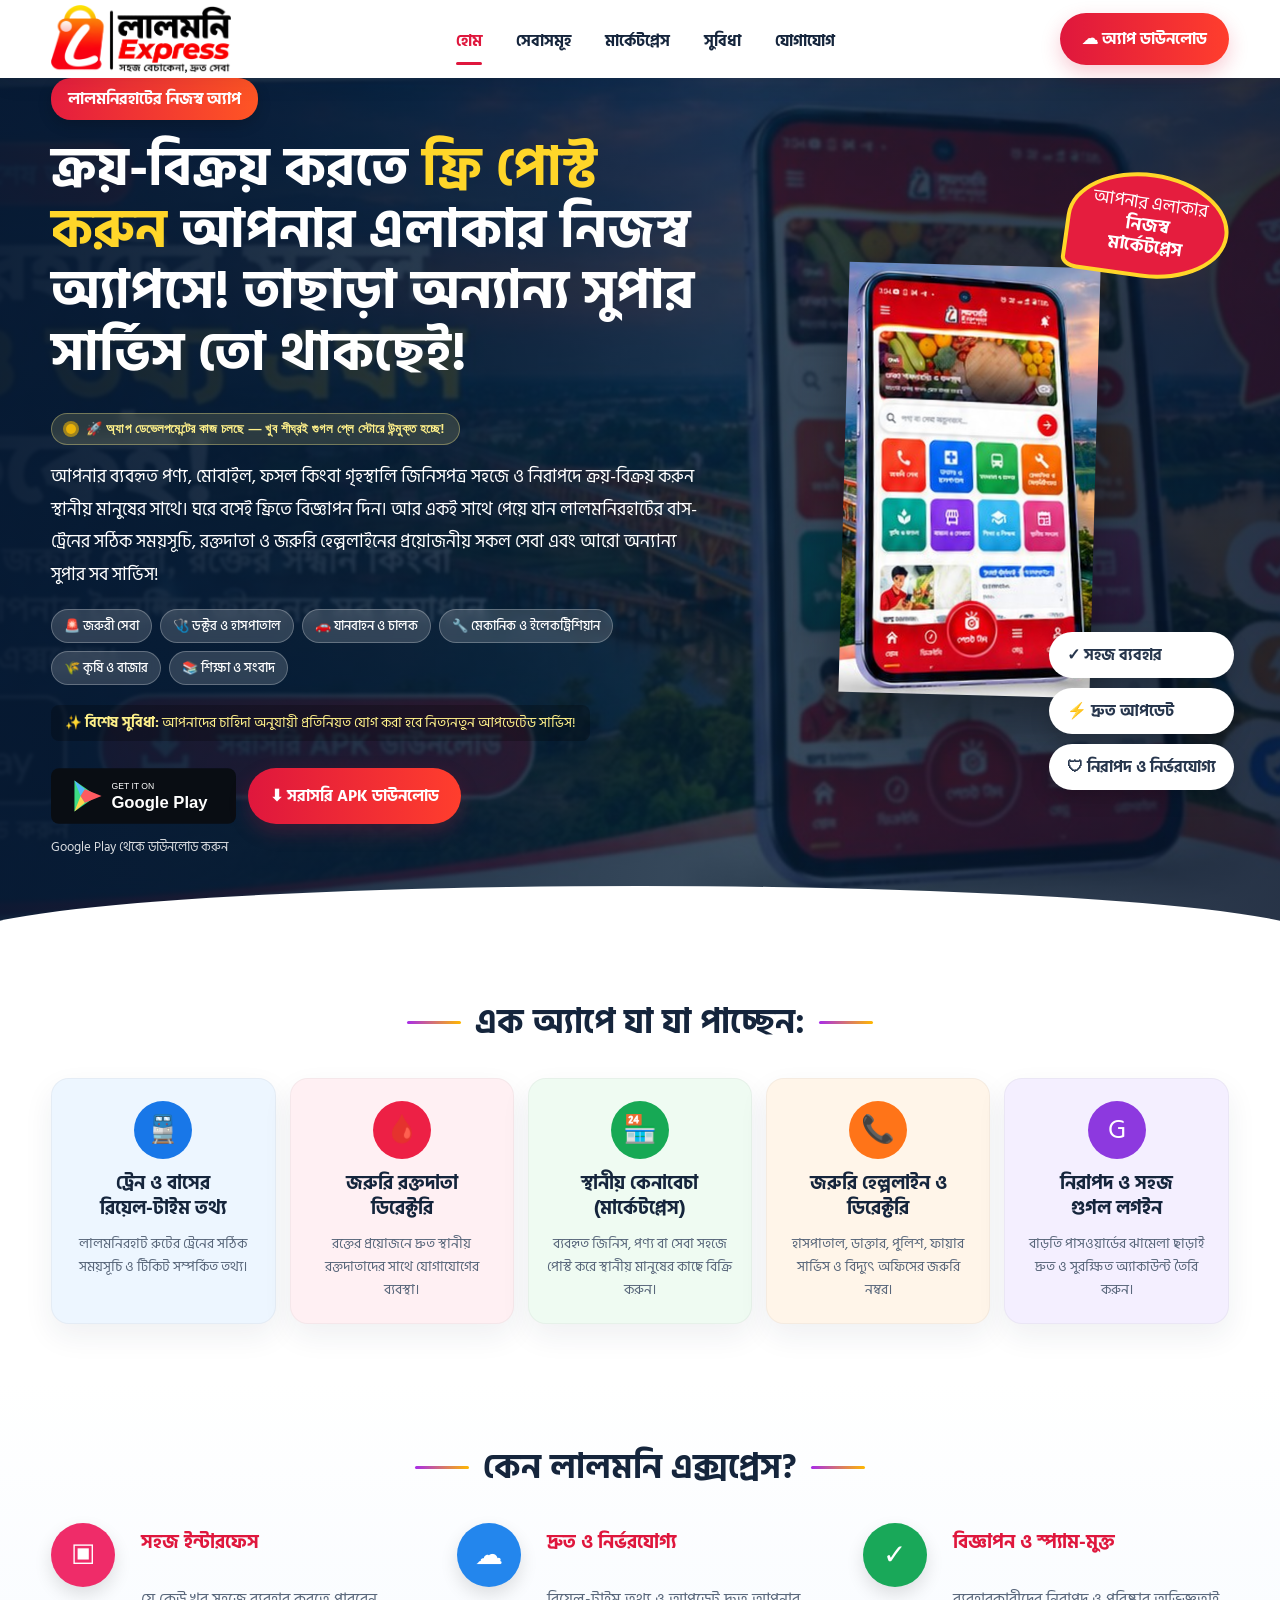
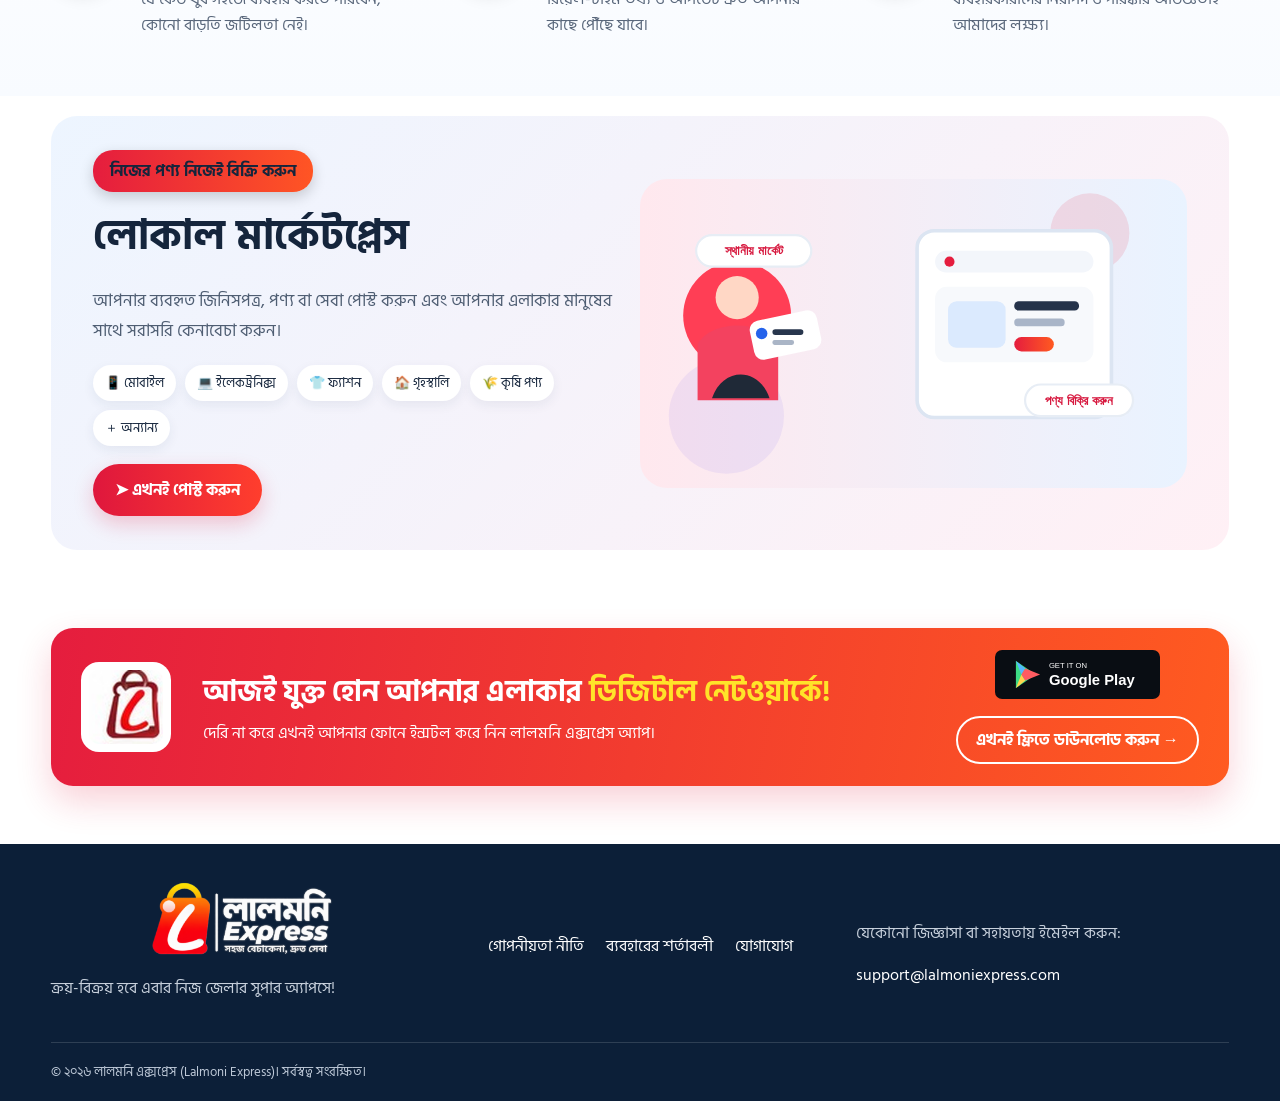
==== commit 7119fd5a: "Update index.html" ====
--- a/index.html
+++ b/index.html
@@ -70,9 +70,58 @@
       line-height: 1.5;
     }
     
-    /* ফুটার লোগোর পারফেক্ট বড় সাইজ */
+    /* এনিমেটেড নোটিফিকেশন বার (Dev In-Progress) */
+    .dev-badge-wrap {
+      display: inline-flex;
+      align-items: center;
+      background: rgba(254, 240, 138, 0.15);
+      border: 1px solid rgba(254, 240, 138, 0.35);
+      backdrop-filter: blur(6px);
+      padding: 6px 14px;
+      border-radius: 30px;
+      margin: 14px 0 16px 0;
+      gap: 10px;
+    }
+    .pulse-dot {
+      position: relative;
+      width: 10px;
+      height: 10px;
+      background-color: #eab308;
+      border-radius: 50%;
+      flex-shrink: 0;
+    }
+    .pulse-dot::after {
+      content: '';
+      position: absolute;
+      top: -3px;
+      left: -3px;
+      width: 16px;
+      height: 16px;
+      border-radius: 50%;
+      background-color: rgba(234, 179, 8, 0.6);
+      animation: pulse-ring 1.6s cubic-bezier(0.24, 0, 0.38, 1) infinite;
+    }
+    @keyframes pulse-ring {
+      0% {
+        transform: scale(0.6);
+        opacity: 0.9;
+      }
+      100% {
+        transform: scale(2.2);
+        opacity: 0;
+      }
+    }
+    .dev-text {
+      color: #fef08a;
+      font-size: 13px;
+      font-weight: 600;
+      letter-spacing: 0.2px;
+      line-height: 1.4;
+    }
+
+    /* ফুটার লোগোর বড় সাইজ */
     .custom-footer-logo {
-      max-height: 85px; /* কম্পিউটারের জন্য বড় সাইজ */
+      max-height: 85px;
       width: auto;
       display: block;
       margin: 0 auto 14px auto;
@@ -93,7 +142,14 @@
         padding: 4px 10px;
       }
       .custom-footer-logo {
-        max-height: 70px; /* মোবাইলের জন্য বড় সাইজ */
+        max-height: 70px;
+      }
+      .dev-badge-wrap {
+        padding: 5px 12px;
+        margin: 12px 0 14px 0;
+      }
+      .dev-text {
+        font-size: 12px;
       }
     }
   </style>
@@ -126,6 +182,12 @@
       <!-- মূল হেডলাইন -->
       <h1>ক্রয়-বিক্রয় করতে <span>ফ্রি পোস্ট করুন</span> আপনার এলাকার নিজস্ব অ্যাপসে! তাছাড়া অন্যান্য সুপার সার্ভিস তো থাকছেই!</h1>
       
+      <!-- এনিমেটেড লাইভ নোটিফিকেশন ব্যাজ (মূল ও সাব-হেডলাইনের মাঝে) -->
+      <div class="dev-badge-wrap">
+        <span class="pulse-dot"></span>
+        <span class="dev-text">🚀 অ্যাপ ডেভেলপমেন্টের কাজ চলছে — খুব শীঘ্রই গুগল প্লে স্টোরে উন্মুক্ত হচ্ছে!</span>
+      </div>
+
       <!-- সাব-হেডলাইন -->
       <p>আপনার ব্যবহৃত পণ্য, মোবাইল, ফসল কিংবা গৃহস্থালি জিনিসপত্র সহজে ও নিরাপদে ক্রয়-বিক্রয় করুন স্থানীয় মানুষের সাথে। ঘরে বসেই ফ্রিতে বিজ্ঞাপন দিন। আর একই সাথে পেয়ে যান লালমনিরহাটের বাস-ট্রেনের সঠিক সময়সূচি, রক্তদাতা ও জরুরি হেল্পলাইনের প্রয়োজনীয় সকল সেবা এবং আরো অন্যান্য সুপার সব সার্ভিস!</p>
       
@@ -215,9 +277,8 @@
 <footer id="contact" class="footer">
   <div class="container footer-grid">
     <div>
-      <!-- ফুটারে সুন্দর বড় সাইজের নতুন লোগো -->
       <img src="assets/images/footer-logo.png" class="custom-footer-logo" alt="লালমনি এক্সপ্রেস">
-      <p>ক্রয়-বিক্রয় হবে এবার নিজ জেলার সুপার অ্যাপসে</p>
+      <p>ক্রয়-বিক্রয় হবে এবার নিজ জেলার সুপার অ্যাপসে!</p>
     </div>
     <div class="footer-links">
       <a href="privacy-policy.html">গোপনীয়তা নীতি</a>
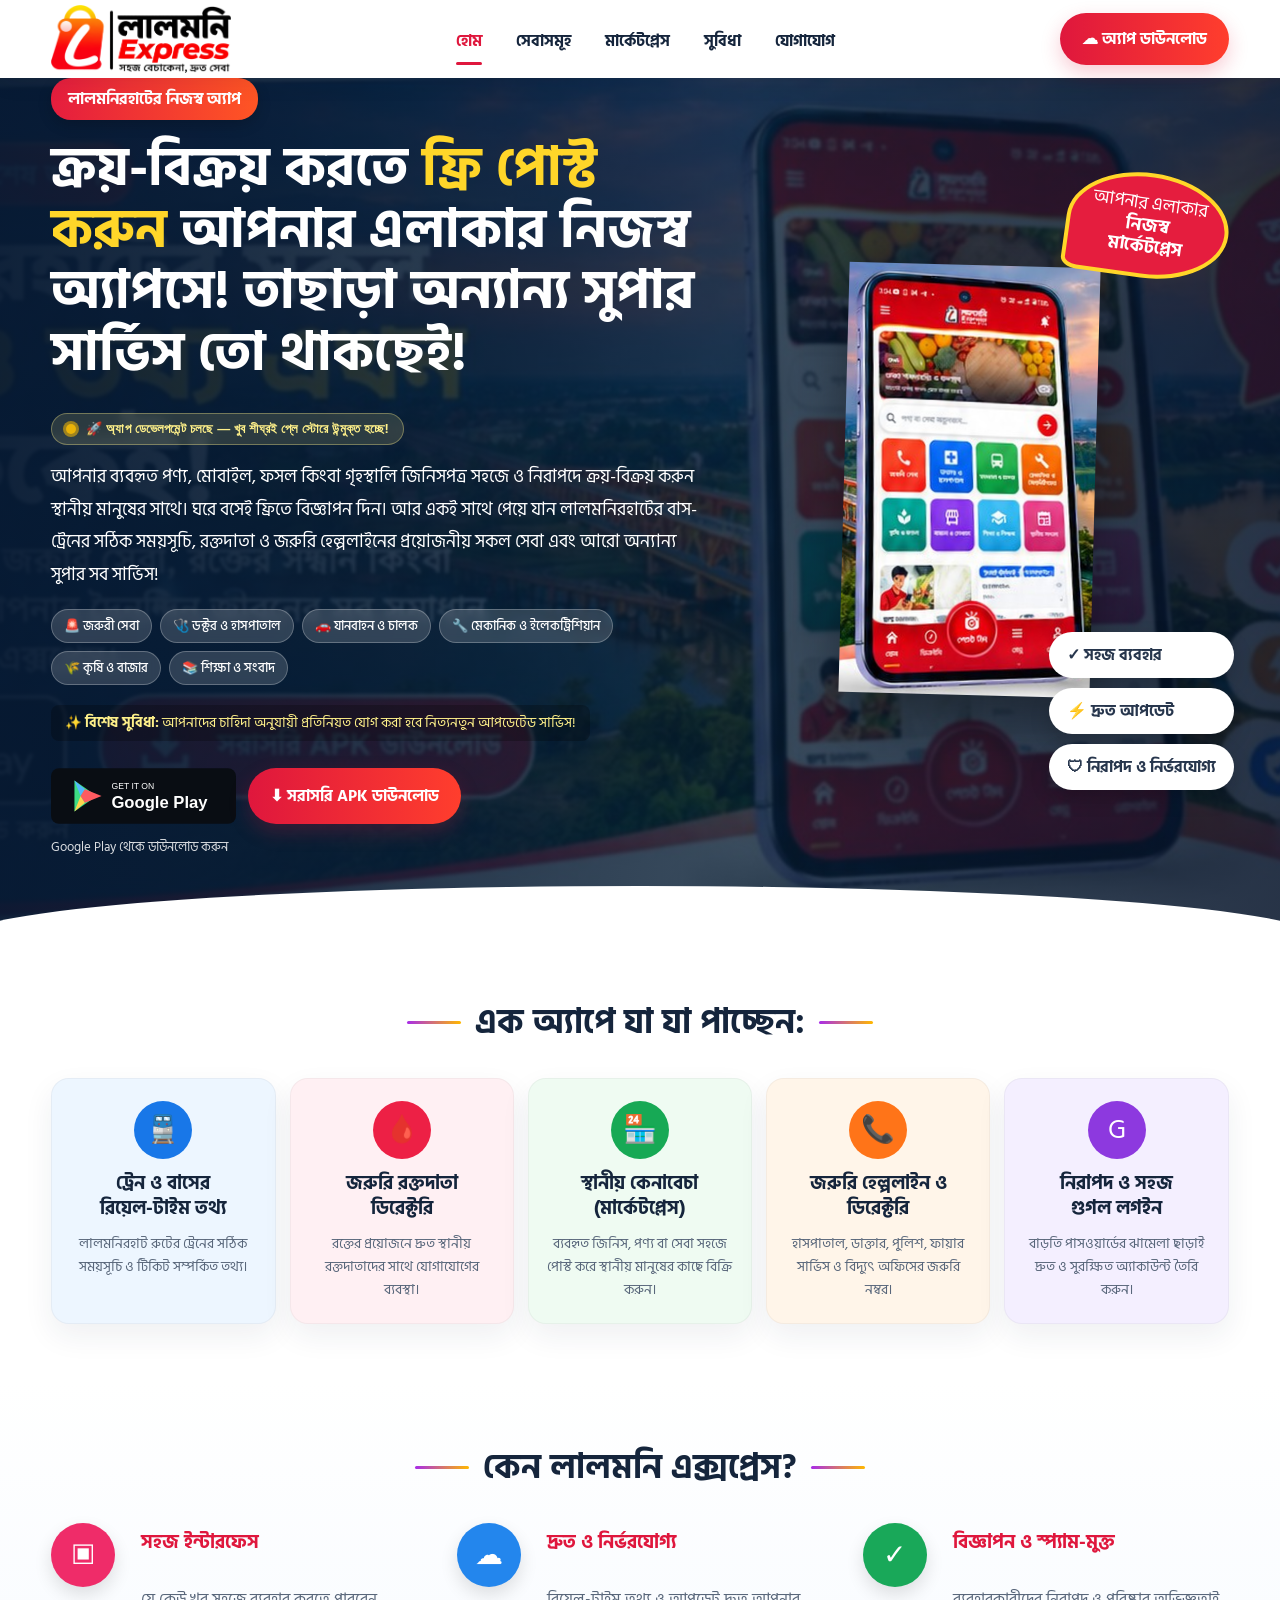
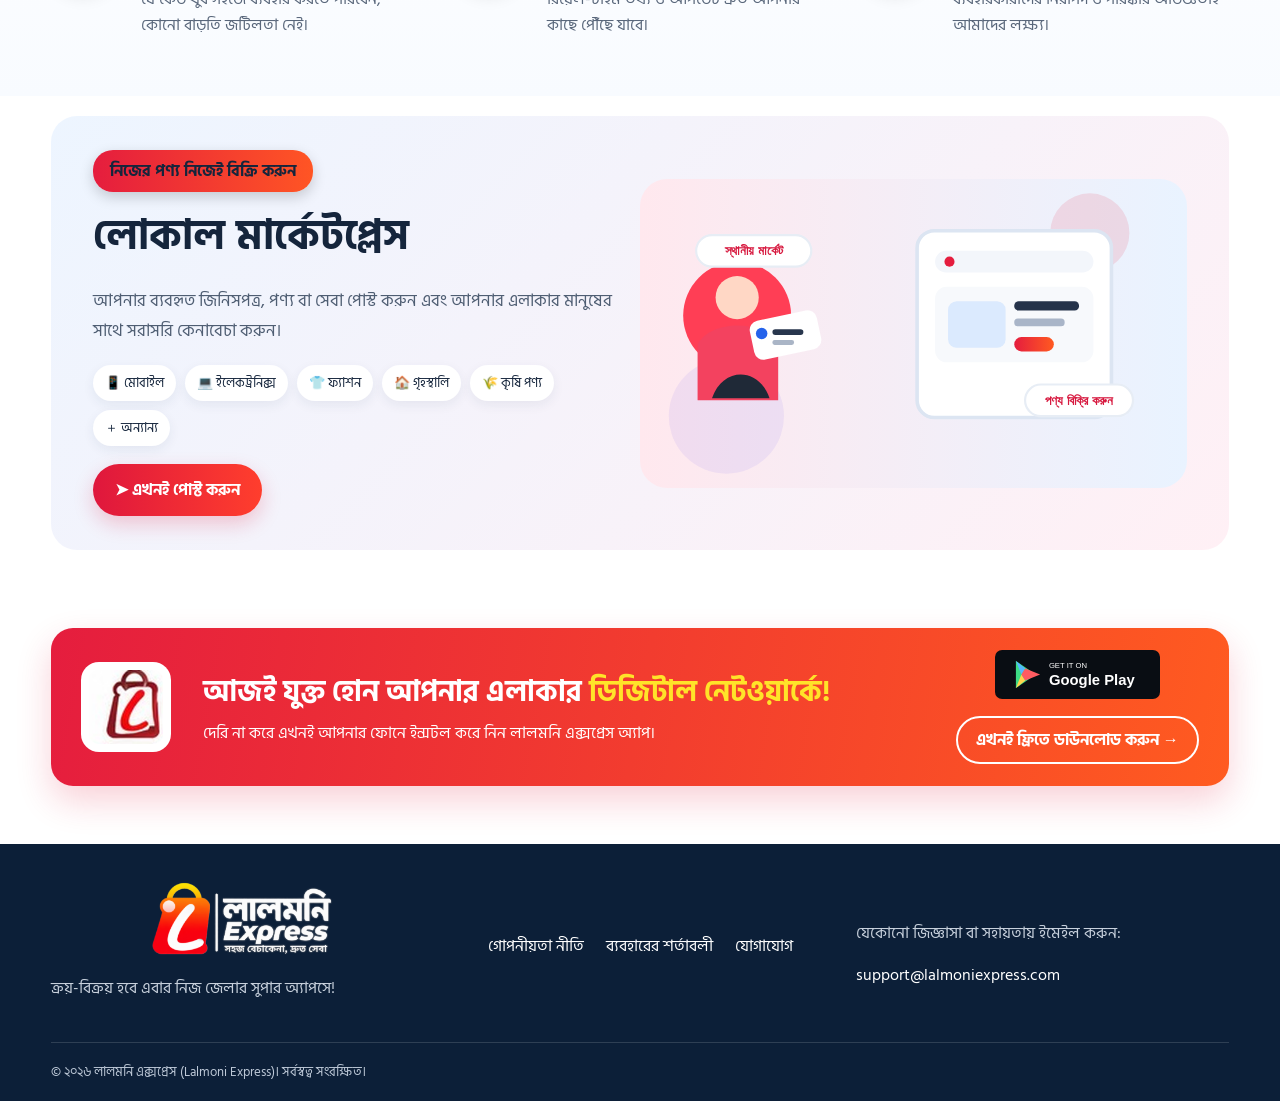
==== commit cb6f9814: "Update index.html" ====
--- a/index.html
+++ b/index.html
@@ -185,7 +185,7 @@
       <!-- এনিমেটেড লাইভ নোটিফিকেশন ব্যাজ (মূল ও সাব-হেডলাইনের মাঝে) -->
       <div class="dev-badge-wrap">
         <span class="pulse-dot"></span>
-        <span class="dev-text">🚀 অ্যাপ ডেভেলপমেন্টের কাজ চলছে — খুব শীঘ্রই গুগল প্লে স্টোরে উন্মুক্ত হচ্ছে!</span>
+        <span class="dev-text">🚀 অ্যাপ ডেভেলপমেন্ট চলছে — খুব শীঘ্রই প্লে স্টোরে উন্মুক্ত হচ্ছে!</span>
       </div>
 
       <!-- সাব-হেডলাইন -->
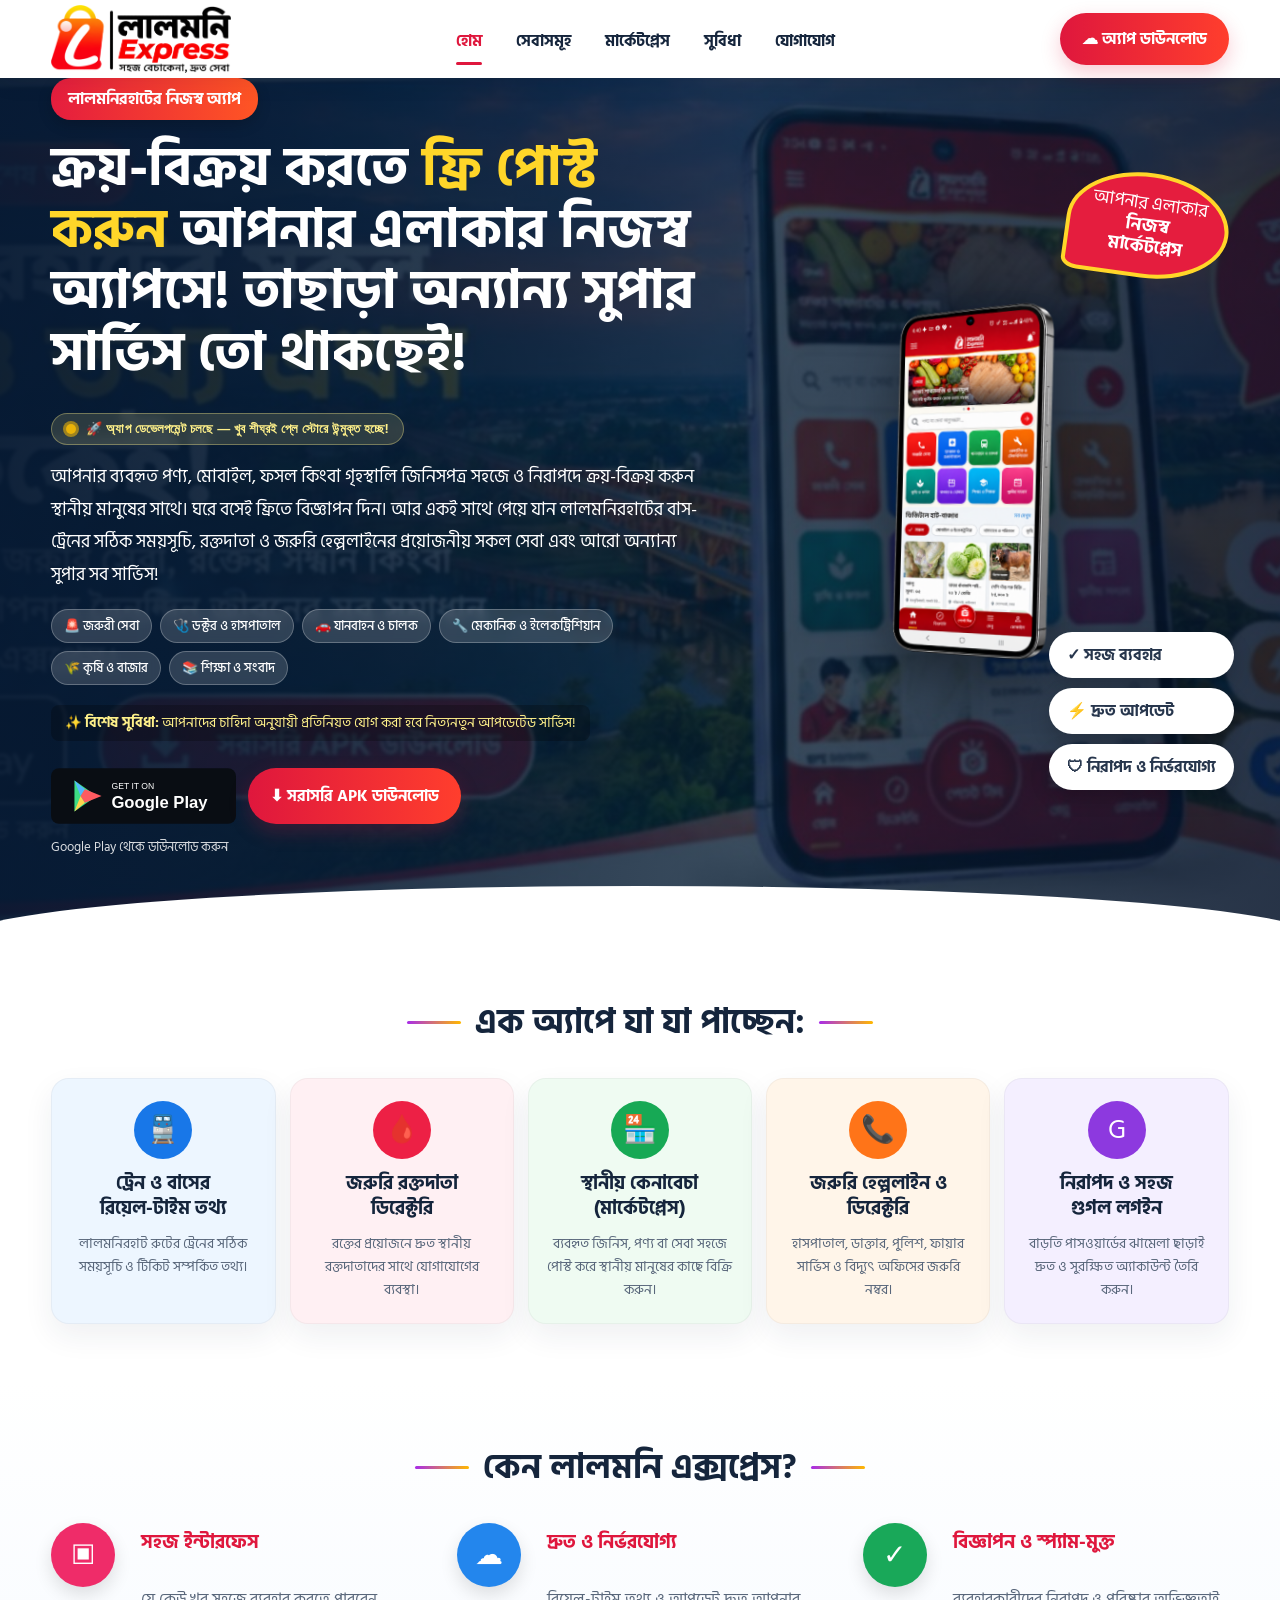
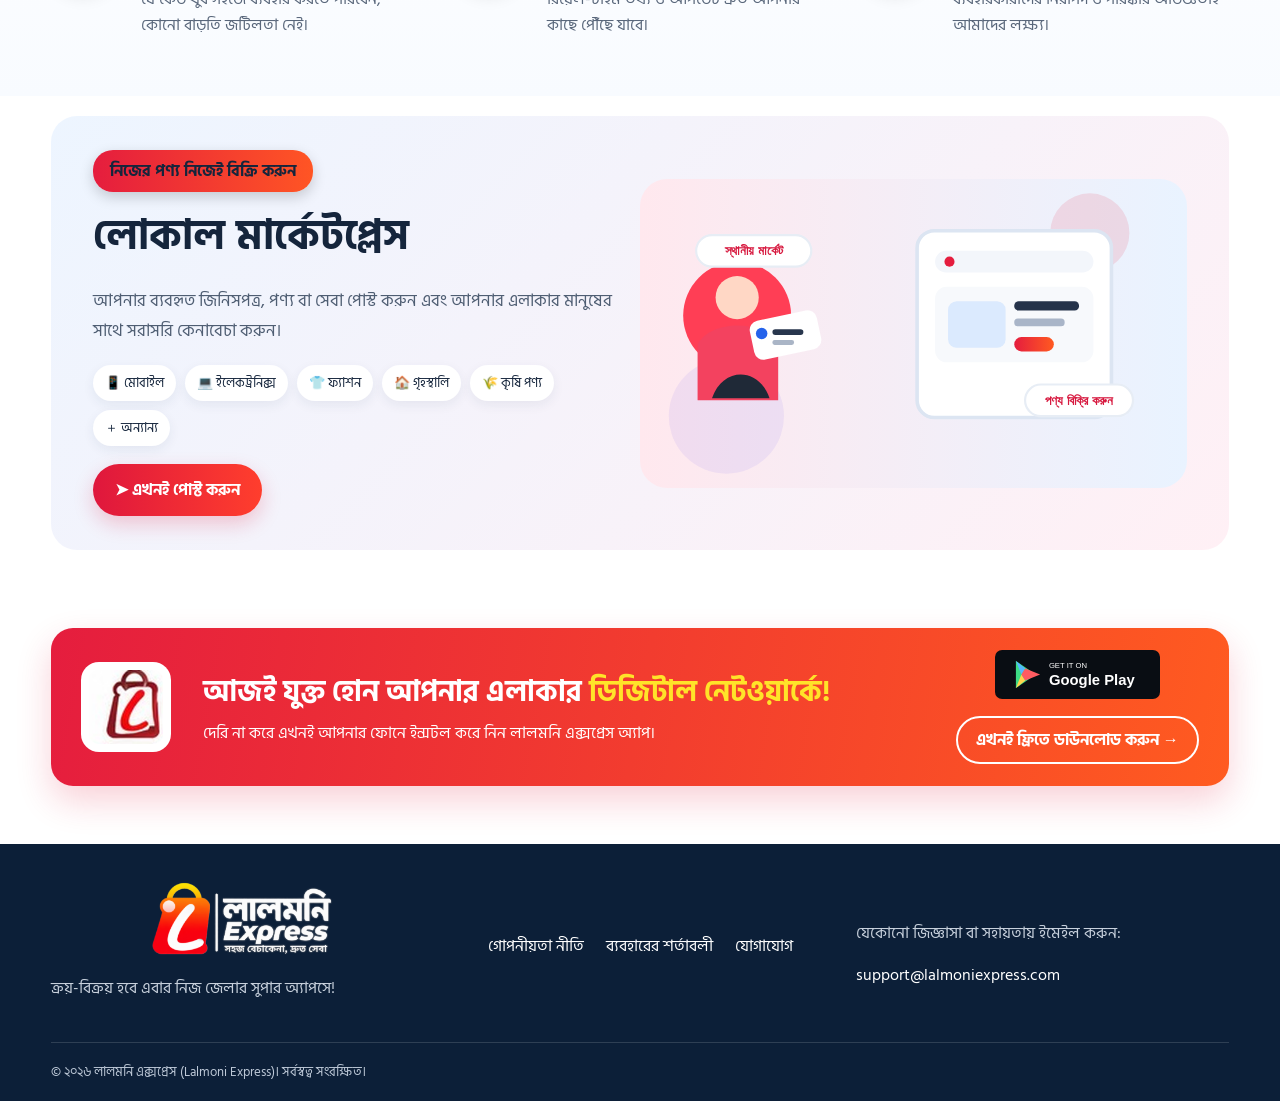
==== commit d40cc619: "Update index.html" ====
--- a/index.html
+++ b/index.html
@@ -5,6 +5,13 @@
   <meta name="viewport" content="width=device-width, initial-scale=1">
   <meta name="description" content="লালমনি এক্সপ্রেস — ক্রয়-বিক্রয় করতে ফ্রি পোস্ট করুন আপনার এলাকার নিজস্ব অ্যাপসে!">
   <meta name="theme-color" content="#d7193f">
+  
+<meta property="og:url" content="https://lalmoniexpress.com/" />
+<meta property="og:type" content="website" />
+<meta property="og:title" content="লালমনি এক্সপ্রেস" />
+<meta property="og:description" content="আপনার প্রয়োজনীয় সেবা ও পণ্যের তথ্য" />
+
+  
   <title>লালমনি এক্সপ্রেস | আপনার এলাকার নিজস্ব অ্যাপ</title>
   <link rel="icon" href="assets/images/favicon.png">
   
